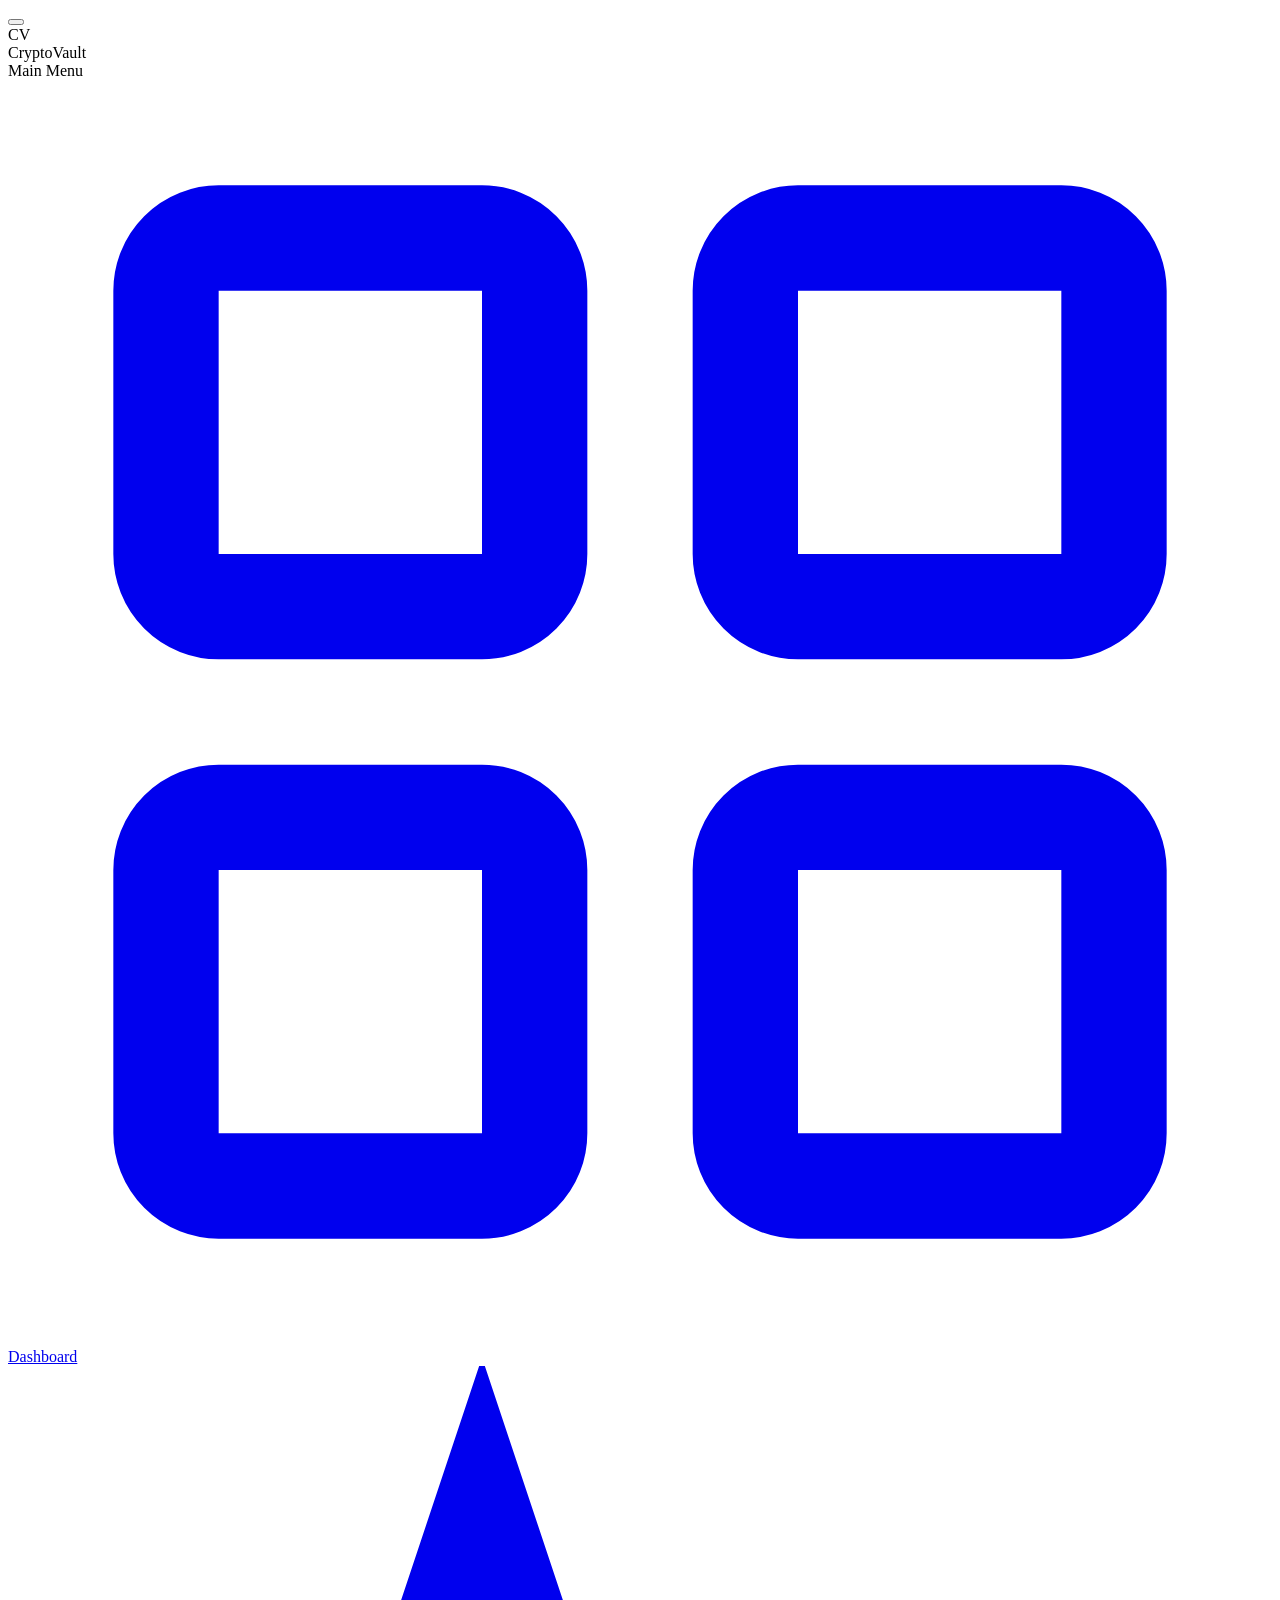
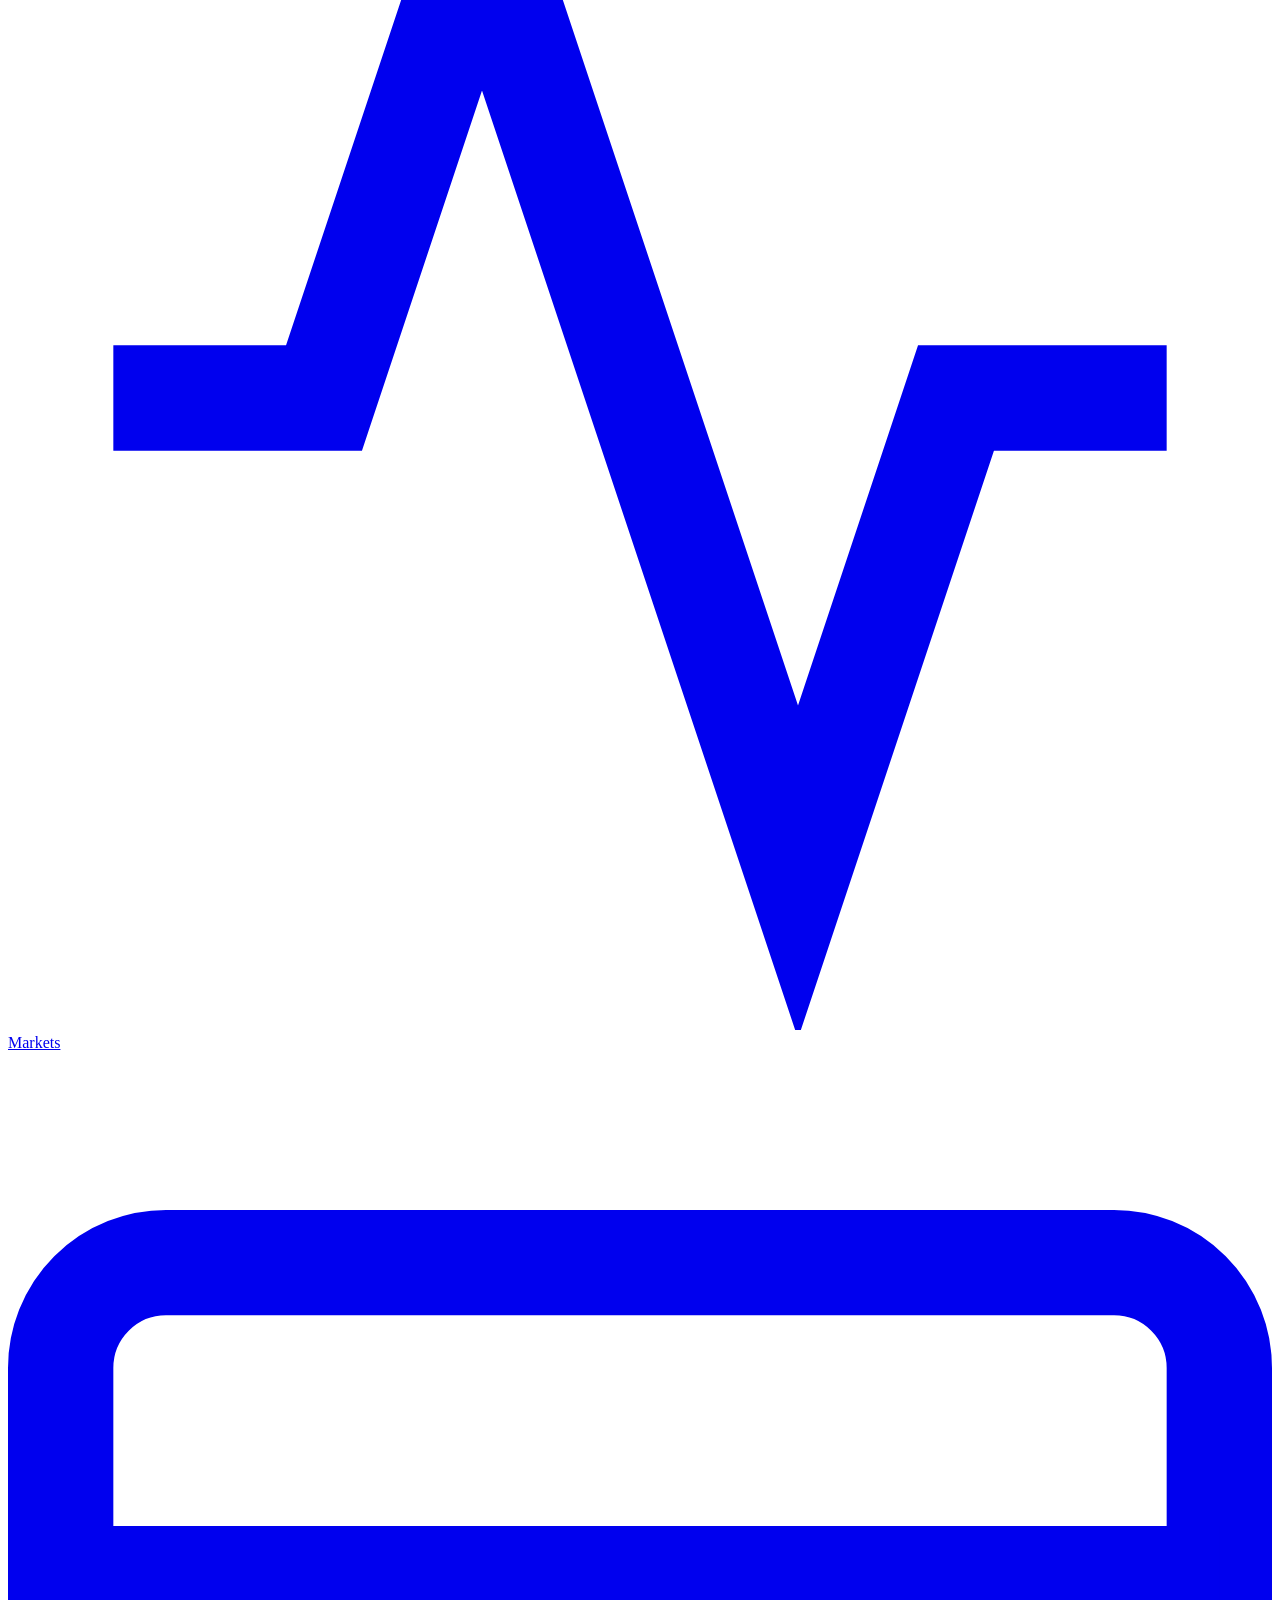
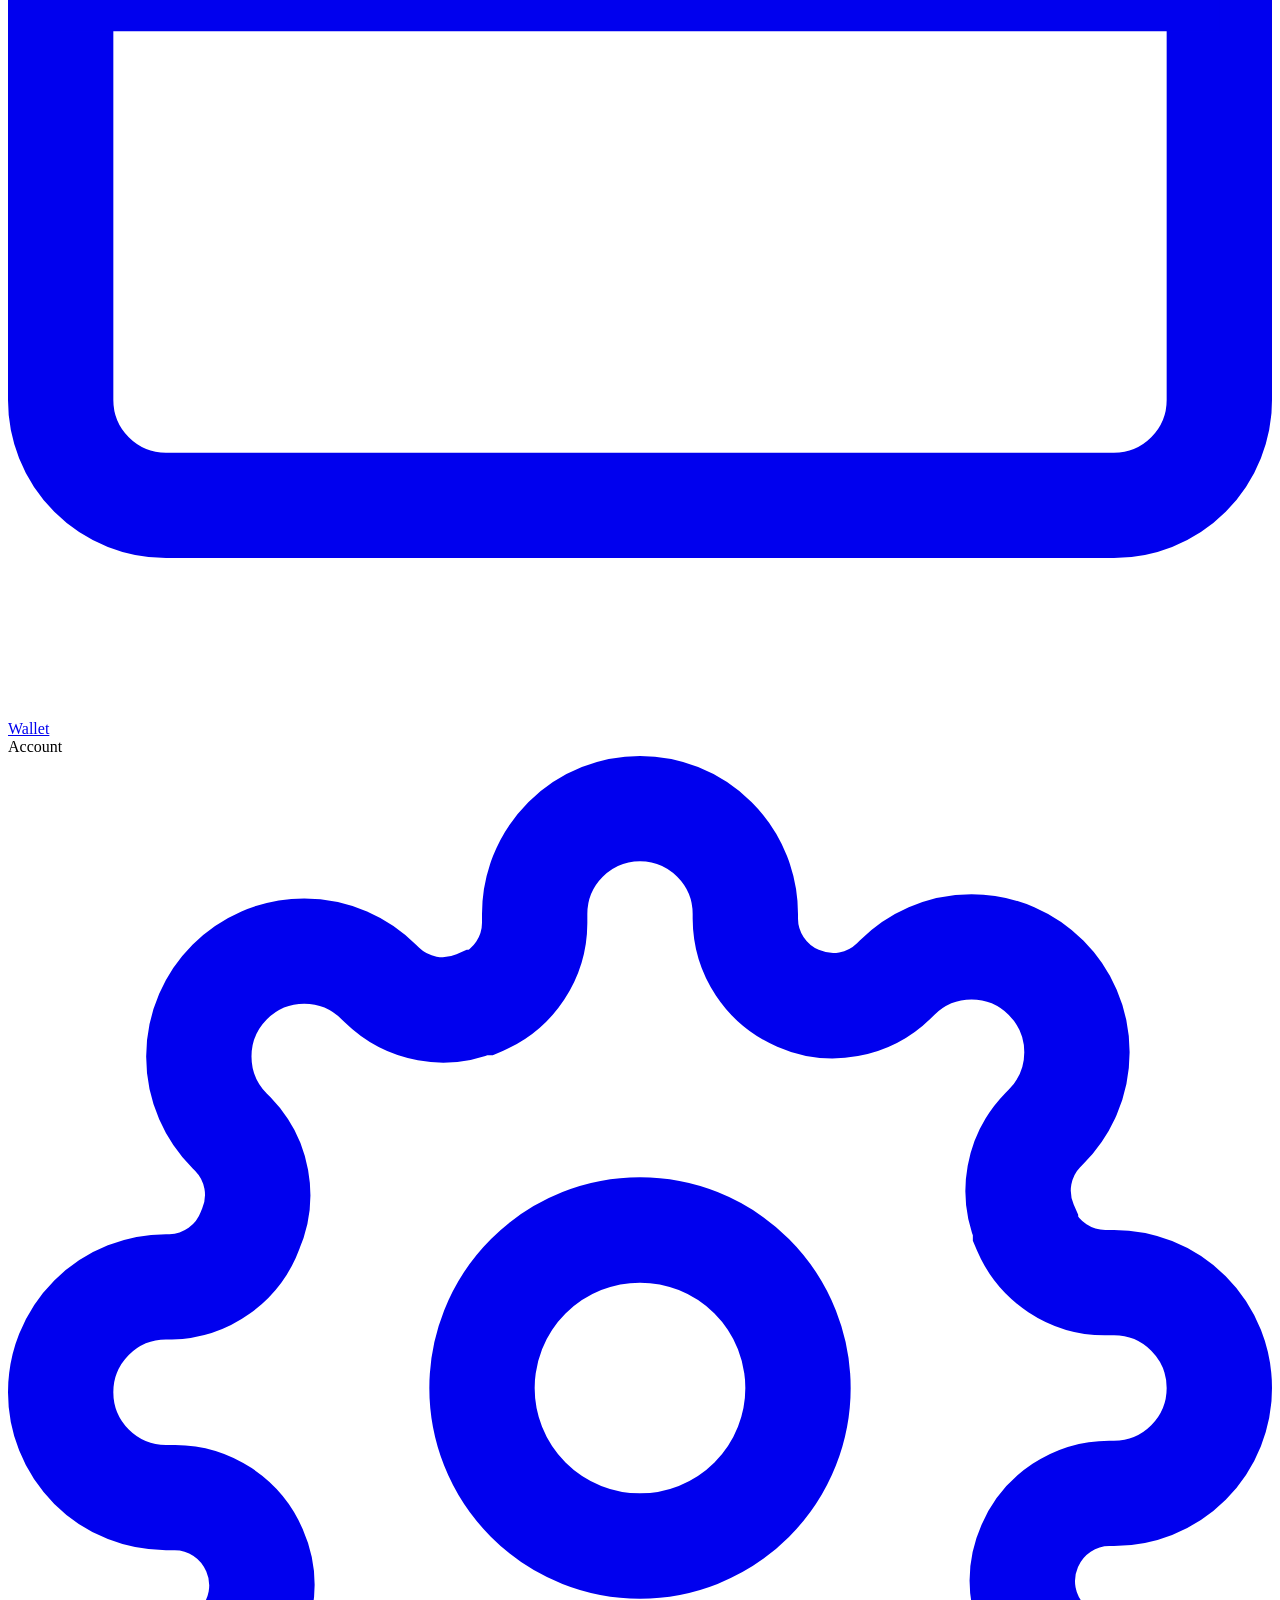
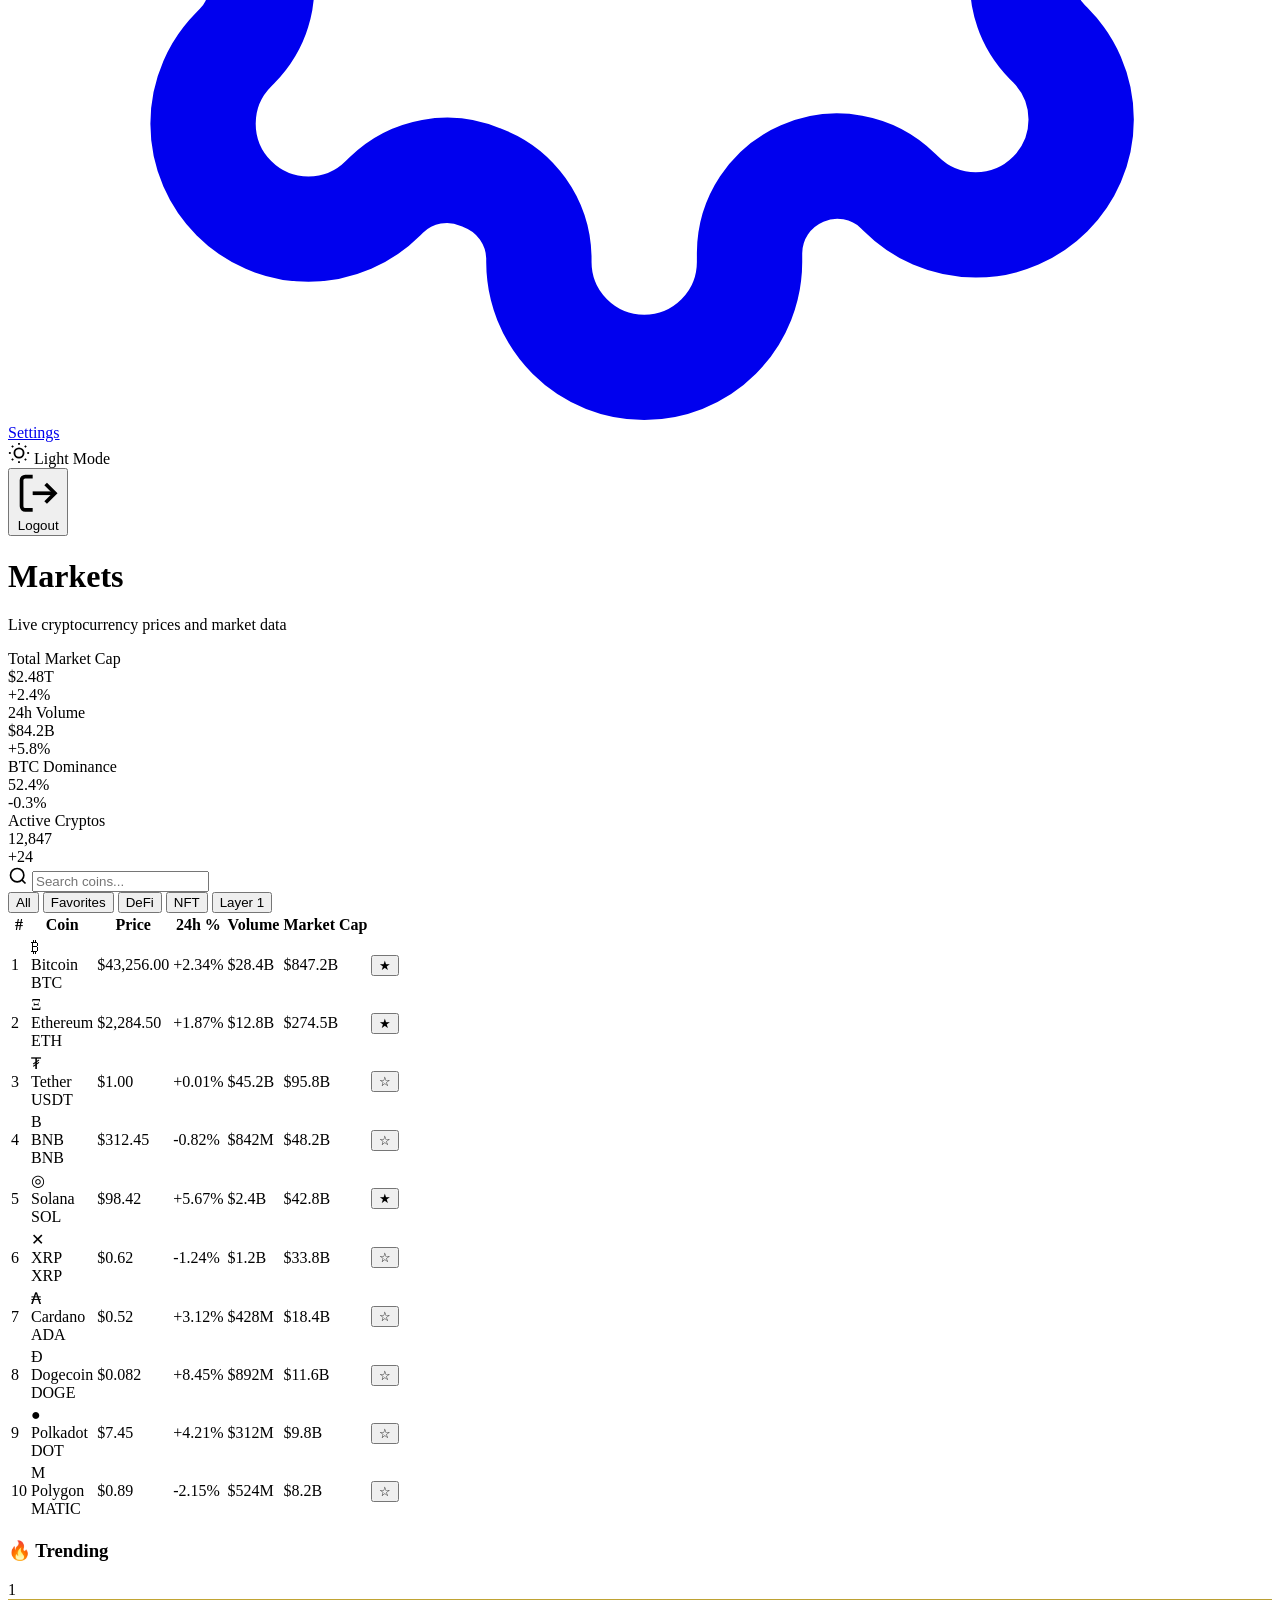
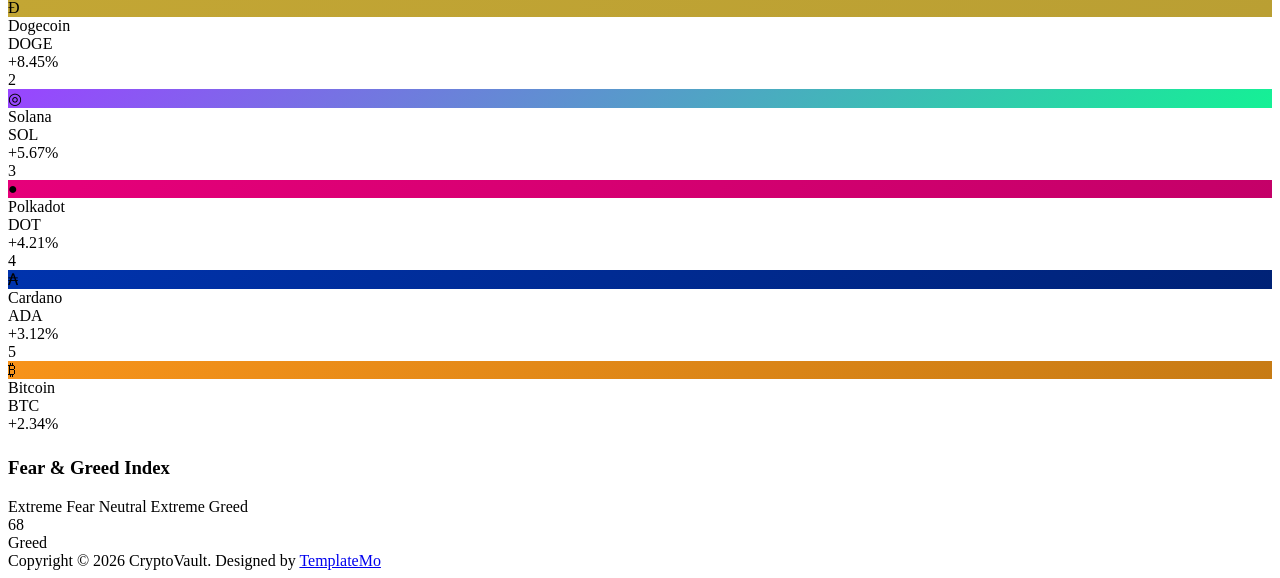
==== markets.html @ d11ffdc4 "Add files via upload" ====
<!DOCTYPE html>
<html lang="en" data-theme="dark">
<head>
    <meta charset="UTF-8">
    <meta name="viewport" content="width=device-width, initial-scale=1.0">
    <title>Markets - CryptoVault</title>
    <script>
        // Load theme immediately to prevent flash
        (function() {
            const savedTheme = localStorage.getItem('theme') || 'dark';
            document.documentElement.setAttribute('data-theme', savedTheme);
        })();
    </script>
    <link rel="preconnect" href="https://fonts.googleapis.com">
    <link rel="preconnect" href="https://fonts.gstatic.com" crossorigin>
    <link href="https://fonts.googleapis.com/css2?family=Instrument+Sans:wght@400;500;600;700&display=swap" rel="stylesheet">
    <link rel="stylesheet" href="css/templatemo-crypto-style.css">
    <link rel="stylesheet" href="css/templatemo-crypto-pages.css">
    <!--

TemplateMo 609 Crypto Vault

https://templatemo.com/tm-609-crypto-vault

-->
</head>
<body>
    <button class="mobile-menu-toggle" id="mobileMenuToggle">
        <div class="hamburger">
            <span></span>
            <span></span>
            <span></span>
        </div>
    </button>

    <div class="sidebar-overlay" id="sidebarOverlay"></div>

    <div class="dashboard">
        <aside class="sidebar" id="sidebar">
            <div class="logo">
                <div class="logo-icon">CV</div>
                <span class="logo-text">CryptoVault</span>
            </div>

            <nav class="nav-section">
                <div class="nav-label">Main Menu</div>
                <a href="index.html" class="nav-item">
                    <svg class="nav-icon" viewBox="0 0 24 24" fill="none" stroke="currentColor" stroke-width="2">
                        <rect x="3" y="3" width="7" height="7" rx="1"/>
                        <rect x="14" y="3" width="7" height="7" rx="1"/>
                        <rect x="3" y="14" width="7" height="7" rx="1"/>
                        <rect x="14" y="14" width="7" height="7" rx="1"/>
                    </svg>
                    Dashboard
                </a>
                <a href="markets.html" class="nav-item active">
                    <svg class="nav-icon" viewBox="0 0 24 24" fill="none" stroke="currentColor" stroke-width="2">
                        <polyline points="22 12 18 12 15 21 9 3 6 12 2 12"/>
                    </svg>
                    Markets
                </a>
                <a href="wallet.html" class="nav-item">
                    <svg class="nav-icon" viewBox="0 0 24 24" fill="none" stroke="currentColor" stroke-width="2">
                        <rect x="1" y="4" width="22" height="16" rx="2" ry="2"/>
                        <line x1="1" y1="10" x2="23" y2="10"/>
                    </svg>
                    Wallet
                </a>
            </nav>

            <nav class="nav-section">
                <div class="nav-label">Account</div>
                <a href="settings.html" class="nav-item">
                    <svg class="nav-icon" viewBox="0 0 24 24" fill="none" stroke="currentColor" stroke-width="2">
                        <circle cx="12" cy="12" r="3"/>
                        <path d="M19.4 15a1.65 1.65 0 00.33 1.82l.06.06a2 2 0 010 2.83 2 2 0 01-2.83 0l-.06-.06a1.65 1.65 0 00-1.82-.33 1.65 1.65 0 00-1 1.51V21a2 2 0 01-2 2 2 2 0 01-2-2v-.09A1.65 1.65 0 009 19.4a1.65 1.65 0 00-1.82.33l-.06.06a2 2 0 01-2.83 0 2 2 0 010-2.83l.06-.06a1.65 1.65 0 00.33-1.82 1.65 1.65 0 00-1.51-1H3a2 2 0 01-2-2 2 2 0 012-2h.09A1.65 1.65 0 004.6 9a1.65 1.65 0 00-.33-1.82l-.06-.06a2 2 0 010-2.83 2 2 0 012.83 0l.06.06a1.65 1.65 0 001.82.33H9a1.65 1.65 0 001-1.51V3a2 2 0 012-2 2 2 0 012 2v.09a1.65 1.65 0 001 1.51 1.65 1.65 0 001.82-.33l.06-.06a2 2 0 012.83 0 2 2 0 010 2.83l-.06.06a1.65 1.65 0 00-.33 1.82V9a1.65 1.65 0 001.51 1H21a2 2 0 012 2 2 2 0 01-2 2h-.09a1.65 1.65 0 00-1.51 1z"/>
                    </svg>
                    Settings
                </a>
            </nav>

            <div class="sidebar-footer">
                <div class="theme-toggle">
                    <div class="theme-toggle-label">
                        <svg width="22" height="22" viewBox="0 0 24 24" fill="none" stroke="currentColor" stroke-width="2">
                            <circle cx="12" cy="12" r="5"/>
                            <line x1="12" y1="1" x2="12" y2="3"/>
                            <line x1="12" y1="21" x2="12" y2="23"/>
                            <line x1="4.22" y1="4.22" x2="5.64" y2="5.64"/>
                            <line x1="18.36" y1="18.36" x2="19.78" y2="19.78"/>
                            <line x1="1" y1="12" x2="3" y2="12"/>
                            <line x1="21" y1="12" x2="23" y2="12"/>
                            <line x1="4.22" y1="19.78" x2="5.64" y2="18.36"/>
                            <line x1="18.36" y1="5.64" x2="19.78" y2="4.22"/>
                        </svg>
                        Light Mode
                    </div>
                    <div class="theme-switch" id="themeSwitch"></div>
                </div>
                <button class="logout-btn" onclick="window.location.href='login.html'">
                    <svg viewBox="0 0 24 24" fill="none" stroke="currentColor" stroke-width="2">
                        <path d="M9 21H5a2 2 0 01-2-2V5a2 2 0 012-2h4"/>
                        <polyline points="16 17 21 12 16 7"/>
                        <line x1="21" y1="12" x2="9" y2="12"/>
                    </svg>
                    Logout
                </button>
            </div>
        </aside>

        <main class="main-content">
            <div class="page-header">
                <h1>Markets</h1>
                <p>Live cryptocurrency prices and market data</p>
            </div>

            <!-- Market Stats -->
            <div class="market-stats">
                <div class="market-stat">
                    <div class="market-stat-label">Total Market Cap</div>
                    <div class="market-stat-value">$2.48T</div>
                    <div class="market-stat-change positive">+2.4%</div>
                </div>
                <div class="market-stat">
                    <div class="market-stat-label">24h Volume</div>
                    <div class="market-stat-value">$84.2B</div>
                    <div class="market-stat-change positive">+5.8%</div>
                </div>
                <div class="market-stat">
                    <div class="market-stat-label">BTC Dominance</div>
                    <div class="market-stat-value">52.4%</div>
                    <div class="market-stat-change negative">-0.3%</div>
                </div>
                <div class="market-stat">
                    <div class="market-stat-label">Active Cryptos</div>
                    <div class="market-stat-value">12,847</div>
                    <div class="market-stat-change positive">+24</div>
                </div>
            </div>

            <!-- Search and Filters -->
            <div class="search-filters">
                <div class="search-box">
                    <svg width="20" height="20" viewBox="0 0 24 24" fill="none" stroke="currentColor" stroke-width="2">
                        <circle cx="11" cy="11" r="8"/>
                        <line x1="21" y1="21" x2="16.65" y2="16.65"/>
                    </svg>
                    <input type="text" placeholder="Search coins..." id="searchInput">
                </div>
                <div class="filter-tabs">
                    <button class="filter-tab active">All</button>
                    <button class="filter-tab">Favorites</button>
                    <button class="filter-tab">DeFi</button>
                    <button class="filter-tab">NFT</button>
                    <button class="filter-tab">Layer 1</button>
                </div>
            </div>

            <!-- Content Grid -->
            <div class="content-grid">
                <!-- Market Table -->
                <div class="card">
                    <table class="market-table">
                        <thead>
                            <tr>
                                <th>#</th>
                                <th>Coin</th>
                                <th class="text-right">Price</th>
                                <th class="text-right">24h %</th>
                                <th class="text-right">Volume</th>
                                <th class="text-right">Market Cap</th>
                                <th></th>
                            </tr>
                        </thead>
                        <tbody>
                            <tr>
                                <td><span class="coin-rank">1</span></td>
                                <td>
                                    <div class="coin-cell">
                                        <div class="coin-icon btc">₿</div>
                                        <div>
                                            <div class="coin-name">Bitcoin</div>
                                            <div class="coin-symbol">BTC</div>
                                        </div>
                                    </div>
                                </td>
                                <td class="price-cell">$43,256.00</td>
                                <td class="change-cell positive">+2.34%</td>
                                <td class="volume-cell">$28.4B</td>
                                <td class="mcap-cell">$847.2B</td>
                                <td><button class="star-btn active">★</button></td>
                            </tr>
                            <tr>
                                <td><span class="coin-rank">2</span></td>
                                <td>
                                    <div class="coin-cell">
                                        <div class="coin-icon eth">Ξ</div>
                                        <div>
                                            <div class="coin-name">Ethereum</div>
                                            <div class="coin-symbol">ETH</div>
                                        </div>
                                    </div>
                                </td>
                                <td class="price-cell">$2,284.50</td>
                                <td class="change-cell positive">+1.87%</td>
                                <td class="volume-cell">$12.8B</td>
                                <td class="mcap-cell">$274.5B</td>
                                <td><button class="star-btn active">★</button></td>
                            </tr>
                            <tr>
                                <td><span class="coin-rank">3</span></td>
                                <td>
                                    <div class="coin-cell">
                                        <div class="coin-icon usdt">₮</div>
                                        <div>
                                            <div class="coin-name">Tether</div>
                                            <div class="coin-symbol">USDT</div>
                                        </div>
                                    </div>
                                </td>
                                <td class="price-cell">$1.00</td>
                                <td class="change-cell positive">+0.01%</td>
                                <td class="volume-cell">$45.2B</td>
                                <td class="mcap-cell">$95.8B</td>
                                <td><button class="star-btn">☆</button></td>
                            </tr>
                            <tr>
                                <td><span class="coin-rank">4</span></td>
                                <td>
                                    <div class="coin-cell">
                                        <div class="coin-icon bnb">B</div>
                                        <div>
                                            <div class="coin-name">BNB</div>
                                            <div class="coin-symbol">BNB</div>
                                        </div>
                                    </div>
                                </td>
                                <td class="price-cell">$312.45</td>
                                <td class="change-cell negative">-0.82%</td>
                                <td class="volume-cell">$842M</td>
                                <td class="mcap-cell">$48.2B</td>
                                <td><button class="star-btn">☆</button></td>
                            </tr>
                            <tr>
                                <td><span class="coin-rank">5</span></td>
                                <td>
                                    <div class="coin-cell">
                                        <div class="coin-icon sol">◎</div>
                                        <div>
                                            <div class="coin-name">Solana</div>
                                            <div class="coin-symbol">SOL</div>
                                        </div>
                                    </div>
                                </td>
                                <td class="price-cell">$98.42</td>
                                <td class="change-cell positive">+5.67%</td>
                                <td class="volume-cell">$2.4B</td>
                                <td class="mcap-cell">$42.8B</td>
                                <td><button class="star-btn active">★</button></td>
                            </tr>
                            <tr>
                                <td><span class="coin-rank">6</span></td>
                                <td>
                                    <div class="coin-cell">
                                        <div class="coin-icon xrp">✕</div>
                                        <div>
                                            <div class="coin-name">XRP</div>
                                            <div class="coin-symbol">XRP</div>
                                        </div>
                                    </div>
                                </td>
                                <td class="price-cell">$0.62</td>
                                <td class="change-cell negative">-1.24%</td>
                                <td class="volume-cell">$1.2B</td>
                                <td class="mcap-cell">$33.8B</td>
                                <td><button class="star-btn">☆</button></td>
                            </tr>
                            <tr>
                                <td><span class="coin-rank">7</span></td>
                                <td>
                                    <div class="coin-cell">
                                        <div class="coin-icon ada">₳</div>
                                        <div>
                                            <div class="coin-name">Cardano</div>
                                            <div class="coin-symbol">ADA</div>
                                        </div>
                                    </div>
                                </td>
                                <td class="price-cell">$0.52</td>
                                <td class="change-cell positive">+3.12%</td>
                                <td class="volume-cell">$428M</td>
                                <td class="mcap-cell">$18.4B</td>
                                <td><button class="star-btn">☆</button></td>
                            </tr>
                            <tr>
                                <td><span class="coin-rank">8</span></td>
                                <td>
                                    <div class="coin-cell">
                                        <div class="coin-icon doge">Ð</div>
                                        <div>
                                            <div class="coin-name">Dogecoin</div>
                                            <div class="coin-symbol">DOGE</div>
                                        </div>
                                    </div>
                                </td>
                                <td class="price-cell">$0.082</td>
                                <td class="change-cell positive">+8.45%</td>
                                <td class="volume-cell">$892M</td>
                                <td class="mcap-cell">$11.6B</td>
                                <td><button class="star-btn">☆</button></td>
                            </tr>
                            <tr>
                                <td><span class="coin-rank">9</span></td>
                                <td>
                                    <div class="coin-cell">
                                        <div class="coin-icon dot">●</div>
                                        <div>
                                            <div class="coin-name">Polkadot</div>
                                            <div class="coin-symbol">DOT</div>
                                        </div>
                                    </div>
                                </td>
                                <td class="price-cell">$7.45</td>
                                <td class="change-cell positive">+4.21%</td>
                                <td class="volume-cell">$312M</td>
                                <td class="mcap-cell">$9.8B</td>
                                <td><button class="star-btn">☆</button></td>
                            </tr>
                            <tr>
                                <td><span class="coin-rank">10</span></td>
                                <td>
                                    <div class="coin-cell">
                                        <div class="coin-icon matic">M</div>
                                        <div>
                                            <div class="coin-name">Polygon</div>
                                            <div class="coin-symbol">MATIC</div>
                                        </div>
                                    </div>
                                </td>
                                <td class="price-cell">$0.89</td>
                                <td class="change-cell negative">-2.15%</td>
                                <td class="volume-cell">$524M</td>
                                <td class="mcap-cell">$8.2B</td>
                                <td><button class="star-btn">☆</button></td>
                            </tr>
                        </tbody>
                    </table>
                </div>

                <!-- Right Column -->
                <div>
                    <!-- Trending -->
                    <div class="card" style="margin-bottom: 24px;">
                        <div class="card-header">
                            <h3 class="card-title">🔥 Trending</h3>
                        </div>
                        <div class="trending-list">
                            <div class="trending-item">
                                <div class="trending-rank">1</div>
                                <div class="trending-coin">
                                    <div class="trending-icon" style="background: linear-gradient(135deg, #c3a634, #ba9f33);">Ð</div>
                                    <div>
                                        <div class="trending-name">Dogecoin</div>
                                        <div class="trending-symbol">DOGE</div>
                                    </div>
                                </div>
                                <div class="trending-change positive">+8.45%</div>
                            </div>
                            <div class="trending-item">
                                <div class="trending-rank">2</div>
                                <div class="trending-coin">
                                    <div class="trending-icon" style="background: linear-gradient(135deg, #9945ff, #14f195);">◎</div>
                                    <div>
                                        <div class="trending-name">Solana</div>
                                        <div class="trending-symbol">SOL</div>
                                    </div>
                                </div>
                                <div class="trending-change positive">+5.67%</div>
                            </div>
                            <div class="trending-item">
                                <div class="trending-rank">3</div>
                                <div class="trending-coin">
                                    <div class="trending-icon" style="background: linear-gradient(135deg, #e6007a, #c40068);">●</div>
                                    <div>
                                        <div class="trending-name">Polkadot</div>
                                        <div class="trending-symbol">DOT</div>
                                    </div>
                                </div>
                                <div class="trending-change positive">+4.21%</div>
                            </div>
                            <div class="trending-item">
                                <div class="trending-rank">4</div>
                                <div class="trending-coin">
                                    <div class="trending-icon" style="background: linear-gradient(135deg, #0033ad, #002276);">₳</div>
                                    <div>
                                        <div class="trending-name">Cardano</div>
                                        <div class="trending-symbol">ADA</div>
                                    </div>
                                </div>
                                <div class="trending-change positive">+3.12%</div>
                            </div>
                            <div class="trending-item">
                                <div class="trending-rank">5</div>
                                <div class="trending-coin">
                                    <div class="trending-icon" style="background: linear-gradient(135deg, #f7931a, #c77b15);">₿</div>
                                    <div>
                                        <div class="trending-name">Bitcoin</div>
                                        <div class="trending-symbol">BTC</div>
                                    </div>
                                </div>
                                <div class="trending-change positive">+2.34%</div>
                            </div>
                        </div>
                    </div>

                    <!-- Fear & Greed Index -->
                    <div class="card">
                        <div class="card-header">
                            <h3 class="card-title">Fear & Greed Index</h3>
                        </div>
                        <div class="fear-greed">
                            <div class="fear-greed-meter">
                                <div class="fear-greed-indicator" style="left: 68%;"></div>
                            </div>
                            <div class="fear-greed-labels">
                                <span>Extreme Fear</span>
                                <span>Neutral</span>
                                <span>Extreme Greed</span>
                            </div>
                            <div class="fear-greed-value">
                                <div class="fear-greed-number">68</div>
                                <div class="fear-greed-label">Greed</div>
                            </div>
                        </div>
                    </div>
                </div>
            </div>

            <footer class="copyright">
                Copyright &copy; 2026 CryptoVault. Designed by <a href="https://templatemo.com" target="_blank" rel="nofollow">TemplateMo</a>
            </footer>
        </main>
    </div>

    <script src="js/templatemo-crypto-script.js"></script>
</body>
</html>
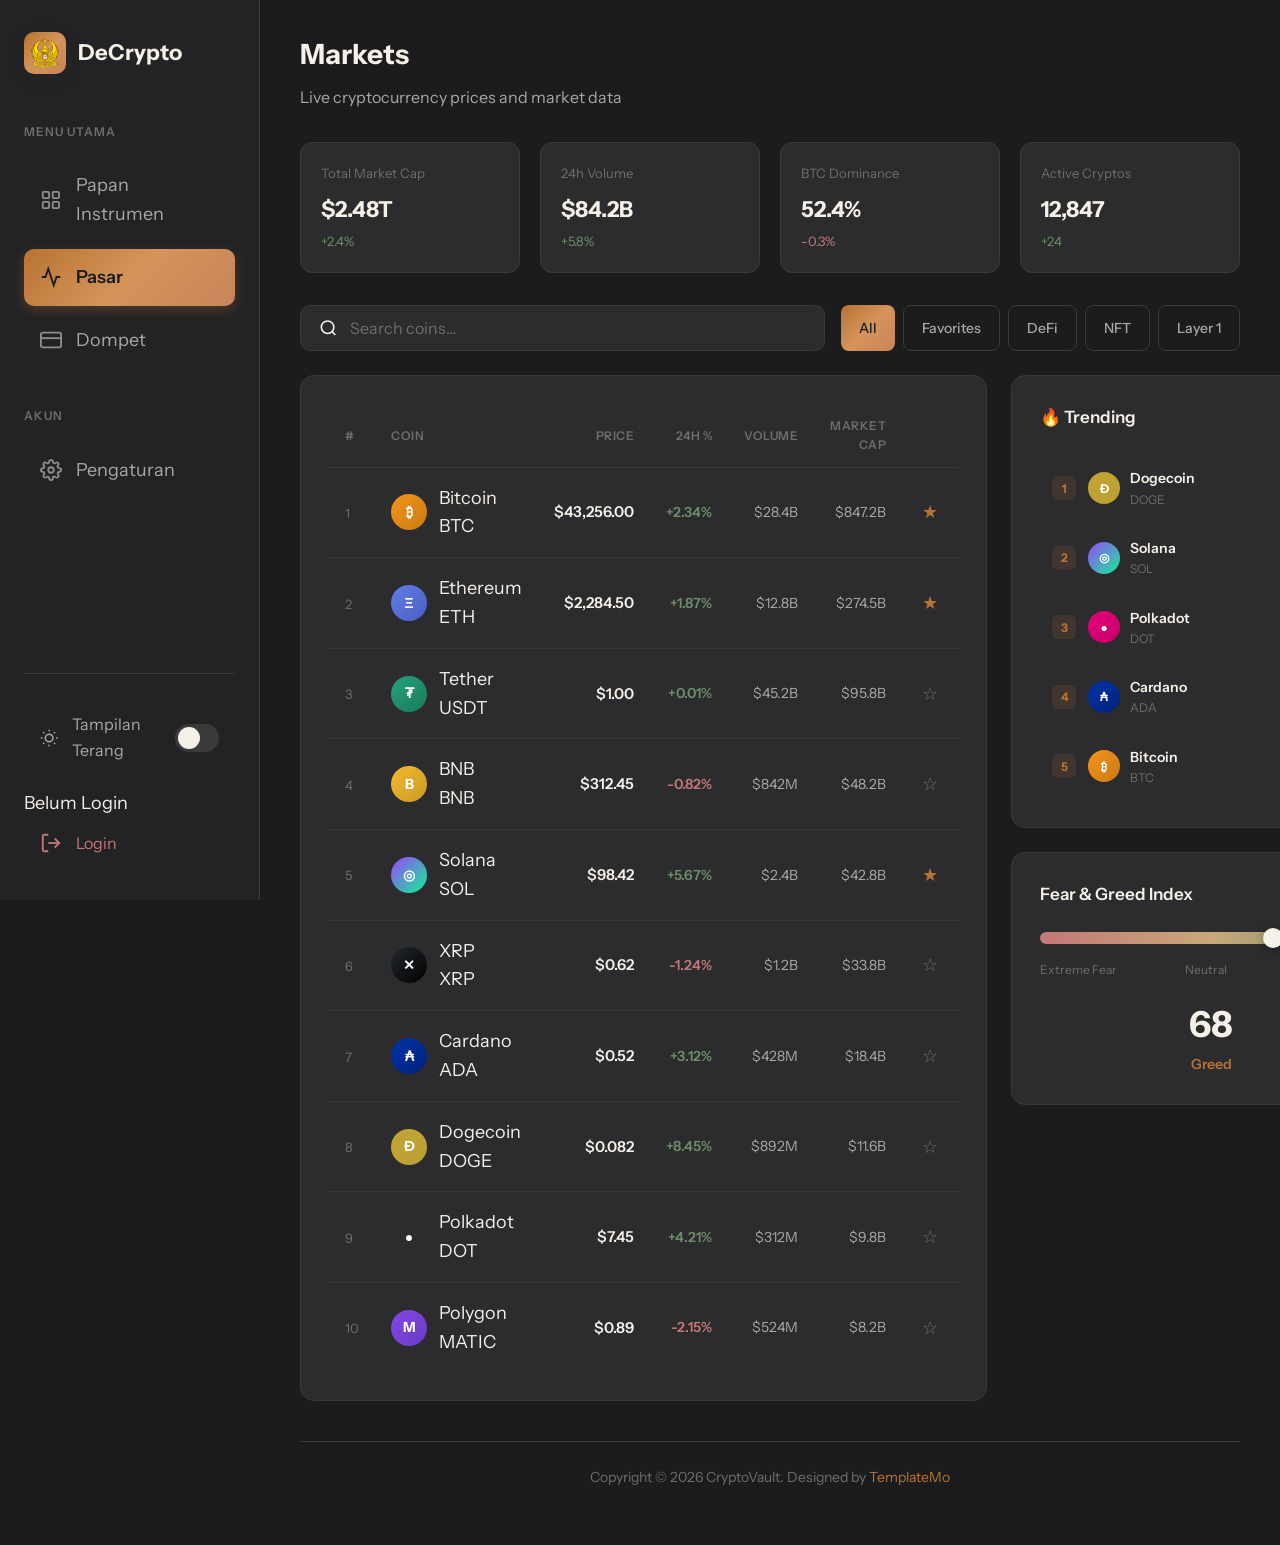
==== commit 9c1a1f07: "Update markets.html" ====
--- a/markets.html
+++ b/markets.html
@@ -38,12 +38,12 @@
     <div class="dashboard">
         <aside class="sidebar" id="sidebar">
             <div class="logo">
-                <div class="logo-icon">CV</div>
-                <span class="logo-text">CryptoVault</span>
+                <div class="logo-icon"><img src="img/Delyot.png" width="30" height="30"></div>
+                <span class="logo-text">DeCrypto</span>
             </div>
 
             <nav class="nav-section">
-                <div class="nav-label">Main Menu</div>
+                <div class="nav-label">MENU UTAMA</div>
                 <a href="index.html" class="nav-item">
                     <svg class="nav-icon" viewBox="0 0 24 24" fill="none" stroke="currentColor" stroke-width="2">
                         <rect x="3" y="3" width="7" height="7" rx="1"/>
@@ -51,31 +51,31 @@
                         <rect x="3" y="14" width="7" height="7" rx="1"/>
                         <rect x="14" y="14" width="7" height="7" rx="1"/>
                     </svg>
-                    Dashboard
+                    Papan Instrumen
                 </a>
                 <a href="markets.html" class="nav-item active">
                     <svg class="nav-icon" viewBox="0 0 24 24" fill="none" stroke="currentColor" stroke-width="2">
                         <polyline points="22 12 18 12 15 21 9 3 6 12 2 12"/>
                     </svg>
-                    Markets
+                    Pasar
                 </a>
                 <a href="wallet.html" class="nav-item">
                     <svg class="nav-icon" viewBox="0 0 24 24" fill="none" stroke="currentColor" stroke-width="2">
                         <rect x="1" y="4" width="22" height="16" rx="2" ry="2"/>
                         <line x1="1" y1="10" x2="23" y2="10"/>
                     </svg>
-                    Wallet
+                    Dompet
                 </a>
             </nav>
 
             <nav class="nav-section">
-                <div class="nav-label">Account</div>
+                <div class="nav-label">AKUN</div>
                 <a href="settings.html" class="nav-item">
                     <svg class="nav-icon" viewBox="0 0 24 24" fill="none" stroke="currentColor" stroke-width="2">
                         <circle cx="12" cy="12" r="3"/>
                         <path d="M19.4 15a1.65 1.65 0 00.33 1.82l.06.06a2 2 0 010 2.83 2 2 0 01-2.83 0l-.06-.06a1.65 1.65 0 00-1.82-.33 1.65 1.65 0 00-1 1.51V21a2 2 0 01-2 2 2 2 0 01-2-2v-.09A1.65 1.65 0 009 19.4a1.65 1.65 0 00-1.82.33l-.06.06a2 2 0 01-2.83 0 2 2 0 010-2.83l.06-.06a1.65 1.65 0 00.33-1.82 1.65 1.65 0 00-1.51-1H3a2 2 0 01-2-2 2 2 0 012-2h.09A1.65 1.65 0 004.6 9a1.65 1.65 0 00-.33-1.82l-.06-.06a2 2 0 010-2.83 2 2 0 012.83 0l.06.06a1.65 1.65 0 001.82.33H9a1.65 1.65 0 001-1.51V3a2 2 0 012-2 2 2 0 012 2v.09a1.65 1.65 0 001 1.51 1.65 1.65 0 001.82-.33l.06-.06a2 2 0 012.83 0 2 2 0 010 2.83l-.06.06a1.65 1.65 0 00-.33 1.82V9a1.65 1.65 0 001.51 1H21a2 2 0 012 2 2 2 0 01-2 2h-.09a1.65 1.65 0 00-1.51 1z"/>
                     </svg>
-                    Settings
+                    Pengaturan
                 </a>
             </nav>
 
@@ -93,18 +93,22 @@
                             <line x1="4.22" y1="19.78" x2="5.64" y2="18.36"/>
                             <line x1="18.36" y1="5.64" x2="19.78" y2="4.22"/>
                         </svg>
-                        Light Mode
+                        Tampilan Terang
                     </div>
                     <div class="theme-switch" id="themeSwitch"></div>
                 </div>
-                <button class="logout-btn" onclick="window.location.href='login.html'">
-                    <svg viewBox="0 0 24 24" fill="none" stroke="currentColor" stroke-width="2">
+                <p id="userInfo">Belum Login</p>
+                <div id="authArea">
+                    <button onclick="goLogin()" class="logout-btn">
+                
+                    <svg viewBox="0 0 24 24" fill="transparent" stroke="currentColor" stroke-width="2">
                         <path d="M9 21H5a2 2 0 01-2-2V5a2 2 0 012-2h4"/>
                         <polyline points="16 17 21 12 16 7"/>
                         <line x1="21" y1="12" x2="9" y2="12"/>
                     </svg>
-                    Logout
-                </button>
+                    Login
+                    </button>
+                </div>
             </div>
         </aside>
 
--- a/css/templatemo-crypto-style.css
+++ b/css/templatemo-crypto-style.css
@@ -0,0 +1,728 @@
+/*
+==========================================================================
+CryptoVault - Crypto Dashboard Template
+Template Name: CryptoVault
+Template URL: https://templatemo.com
+Description: A modern cryptocurrency dashboard template with dark/light mode
+Author: TemplateMo
+Version: 1.0
+==========================================================================
+
+TemplateMo 609 Crypto Vault
+
+https://templatemo.com/tm-609-crypto-vault
+
+*/
+
+/* ========================================
+   CSS Reset & Base
+======================================== */
+* {
+    margin: 0;
+    padding: 0;
+    box-sizing: border-box;
+}
+
+/* ========================================
+   CSS Variables - Dark Theme (Default)
+======================================== */
+:root, [data-theme="dark"] {
+    --bg-primary: #1c1c1e;
+    --bg-secondary: #232325;
+    --bg-card: #2c2c2e;
+    --bg-card-hover: #343436;
+    --accent-copper: #b87333;
+    --accent-copper-light: #c9845a;
+    --accent-gradient: linear-gradient(135deg, #b87333 0%, #d4945a 50%, #c9845a 100%);
+    --accent-gradient-hover: linear-gradient(135deg, #c9845a 0%, #daa57a 50%, #d4945a 100%);
+    --text-primary: #f5f0e8;
+    --text-secondary: #a8a8a8;
+    --text-muted: #6e6e6e;
+    --gain: #6b8e6b;
+    --loss: #c27878;
+    --border: #3a3a3c;
+    --shadow: rgba(0, 0, 0, 0.3);
+    --chart-grid: rgba(255, 255, 255, 0.05);
+    --overlay: rgba(0, 0, 0, 0.5);
+}
+
+/* ========================================
+   CSS Variables - Light Theme
+======================================== */
+[data-theme="light"] {
+    --bg-primary: #f5f5f7;
+    --bg-secondary: #ffffff;
+    --bg-card: #ffffff;
+    --bg-card-hover: #f0f0f2;
+    --accent-copper: #d4945a;
+    --accent-copper-light: #e8b88a;
+    --accent-gradient: linear-gradient(135deg, #d4945a 0%, #e8b88a 50%, #f0c89a 100%);
+    --accent-gradient-hover: linear-gradient(135deg, #e8b88a 0%, #f0c89a 50%, #f5d4a8 100%);
+    --text-primary: #1c1c1e;
+    --text-secondary: #6e6e6e;
+    --text-muted: #9a9a9a;
+    --gain: #5a9a5a;
+    --loss: #c76b6b;
+    --border: #e0e0e2;
+    --shadow: rgba(0, 0, 0, 0.08);
+    --chart-grid: rgba(0, 0, 0, 0.05);
+    --overlay: rgba(0, 0, 0, 0.5);
+}
+
+/* ========================================
+   Body & Typography
+======================================== */
+body {
+    font-family: 'Instrument Sans', -apple-system, BlinkMacSystemFont, sans-serif;
+    font-size: 18px;
+    line-height: 1.6;
+    background-color: var(--bg-primary);
+    color: var(--text-primary);
+    min-height: 100vh;
+    transition: background-color 0.3s ease, color 0.3s ease;
+}
+
+/* ========================================
+   Dashboard Layout
+======================================== */
+.dashboard {
+    display: grid;
+    grid-template-columns: 260px 1fr;
+    min-height: 100vh;
+}
+
+/* ========================================
+   Mobile Menu Toggle
+======================================== */
+.mobile-menu-toggle {
+    display: none;
+    position: fixed;
+    top: 20px;
+    left: 20px;
+    z-index: 1001;
+    width: 46px;
+    height: 46px;
+    background-color: var(--bg-card);
+    border: 1px solid var(--border);
+    border-radius: 10px;
+    cursor: pointer;
+    align-items: center;
+    justify-content: center;
+    transition: all 0.3s ease;
+}
+
+.mobile-menu-toggle:hover {
+    background-color: var(--bg-card-hover);
+}
+
+.hamburger {
+    display: flex;
+    flex-direction: column;
+    gap: 5px;
+}
+
+.hamburger span {
+    display: block;
+    width: 22px;
+    height: 2px;
+    background-color: var(--text-primary);
+    transition: all 0.3s ease;
+}
+
+.mobile-menu-toggle.active .hamburger span:nth-child(1) {
+    transform: rotate(45deg) translate(5px, 5px);
+}
+
+.mobile-menu-toggle.active .hamburger span:nth-child(2) {
+    opacity: 0;
+}
+
+.mobile-menu-toggle.active .hamburger span:nth-child(3) {
+    transform: rotate(-45deg) translate(5px, -5px);
+}
+
+.mobile-menu-toggle.active {
+    left: auto;
+    right: 20px;
+}
+
+/* ========================================
+   Sidebar Overlay
+======================================== */
+.sidebar-overlay {
+    position: fixed;
+    inset: 0;
+    background-color: var(--overlay);
+    z-index: 999;
+    opacity: 0;
+    pointer-events: none;
+    transition: opacity 0.3s ease;
+}
+
+.sidebar-overlay.active {
+    opacity: 1;
+    pointer-events: auto;
+}
+
+/* ========================================
+   Sidebar
+======================================== */
+.sidebar {
+    background-color: var(--bg-secondary);
+    padding: 32px 24px;
+    border-right: 1px solid var(--border);
+    display: flex;
+    flex-direction: column;
+    transition: transform 0.3s ease, background-color 0.3s ease;
+    z-index: 1000;
+    height: 100vh;
+    position: sticky;
+    top: 0;
+    overflow-y: auto;
+    overflow-x: hidden;
+}
+
+/* Sidebar Scrollbar */
+.sidebar::-webkit-scrollbar {
+    width: 6px;
+}
+
+.sidebar::-webkit-scrollbar-track {
+    background: transparent;
+    margin: 10px 0;
+}
+
+.sidebar::-webkit-scrollbar-thumb {
+    background: linear-gradient(180deg, var(--accent-copper), var(--accent-copper-light));
+    border-radius: 10px;
+}
+
+.sidebar::-webkit-scrollbar-thumb:hover {
+    background: linear-gradient(180deg, var(--accent-copper-light), var(--accent-copper));
+}
+
+.sidebar {
+    scrollbar-width: thin;
+    scrollbar-color: var(--accent-copper) transparent;
+}
+
+/* ========================================
+   Logo
+======================================== */
+.logo {
+    display: flex;
+    align-items: center;
+    gap: 12px;
+    margin-bottom: 48px;
+}
+
+.logo-icon {
+    width: 42px;
+    height: 42px;
+    background: var(--accent-gradient);
+    border-radius: 10px;
+    display: flex;
+    align-items: center;
+    justify-content: center;
+    font-weight: 700;
+    font-size: 20px;
+    color: #1c1c1e;
+    box-shadow: 0 4px 12px rgba(37, 37, 39, 1.0);
+}
+
+.logo-text {
+    font-size: 22px;
+    font-weight: 700;
+    color: var(--text-primary);
+}
+
+/* ========================================
+   Navigation
+======================================== */
+.nav-section {
+    margin-bottom: 32px;
+}
+
+.nav-label {
+    font-size: 12px;
+    font-weight: 600;
+    color: var(--text-muted);
+    text-transform: uppercase;
+    letter-spacing: 1px;
+    margin-bottom: 16px;
+}
+
+.nav-item {
+    display: flex;
+    align-items: center;
+    gap: 14px;
+    padding: 14px 16px;
+    border-radius: 10px;
+    color: var(--text-secondary);
+    text-decoration: none;
+    margin-bottom: 6px;
+    transition: all 0.2s ease;
+}
+
+.nav-item:hover {
+    background-color: var(--bg-card);
+    color: var(--text-primary);
+}
+
+.nav-item.active {
+    background: var(--accent-gradient);
+    color: #1c1c1e;
+    font-weight: 600;
+    box-shadow: 0 4px 12px rgba(184, 115, 51, 0.3);
+}
+
+.nav-item.active:hover {
+    background: var(--accent-gradient-hover);
+}
+
+.nav-icon {
+    width: 22px;
+    height: 22px;
+    opacity: 0.8;
+}
+
+.nav-item.active .nav-icon {
+    opacity: 1;
+}
+
+/* ========================================
+   Sidebar Footer
+======================================== */
+.sidebar-footer {
+    margin-top: auto;
+    padding-top: 24px;
+    border-top: 1px solid var(--border);
+    background-color: var(--bg-secondary);
+}
+
+.theme-toggle {
+    display: flex;
+    align-items: center;
+    justify-content: space-between;
+    padding: 14px 16px;
+    margin-bottom: 12px;
+}
+
+.theme-toggle-label {
+    display: flex;
+    align-items: center;
+    gap: 14px;
+    color: var(--text-secondary);
+    font-size: 16px;
+}
+
+.theme-switch {
+    position: relative;
+    width: 52px;
+    height: 28px;
+    background-color: var(--border);
+    border-radius: 14px;
+    cursor: pointer;
+    transition: background-color 0.3s ease;
+}
+
+.theme-switch::after {
+    content: '';
+    position: absolute;
+    top: 3px;
+    left: 3px;
+    width: 22px;
+    height: 22px;
+    background-color: var(--text-primary);
+    border-radius: 50%;
+    transition: transform 0.3s ease, background-color 0.3s ease;
+}
+
+[data-theme="light"] .theme-switch {
+    background: var(--accent-gradient);
+}
+
+[data-theme="light"] .theme-switch::after {
+    transform: translateX(24px);
+    background-color: #ffffff;
+}
+
+.logout-btn {
+    display: flex;
+    align-items: center;
+    gap: 14px;
+    padding: 14px 16px;
+    border-radius: 10px;
+    color: var(--loss);
+    text-decoration: none;
+    width: 100%;
+    background: none;
+    border: none;
+    font-family: inherit;
+    font-size: 16px;
+    cursor: pointer;
+    transition: all 0.2s ease;
+}
+
+.logout-btn:hover {
+    background-color: rgba(194, 120, 120, 0.15);
+}
+
+.logout-btn svg {
+    width: 22px;
+    height: 22px;
+}
+
+/* ========================================
+   Main Content
+======================================== */
+.main-content {
+    padding: 32px 40px;
+    overflow-y: auto;
+    transition: background-color 0.3s ease;
+}
+
+.main-content::-webkit-scrollbar {
+    width: 8px;
+}
+
+.main-content::-webkit-scrollbar-track {
+    background: var(--bg-primary);
+}
+
+.main-content::-webkit-scrollbar-thumb {
+    background: linear-gradient(180deg, var(--accent-copper), var(--accent-copper-light));
+    border-radius: 10px;
+}
+
+.main-content {
+    scrollbar-width: thin;
+    scrollbar-color: var(--accent-copper) var(--bg-primary);
+}
+
+/* ========================================
+   Page Header
+======================================== */
+.page-header {
+    margin-bottom: 32px;
+}
+
+.page-header h1 {
+    font-size: 28px;
+    font-weight: 700;
+    margin-bottom: 8px;
+}
+
+.page-header p {
+    color: var(--text-secondary);
+    font-size: 16px;
+}
+
+/* ========================================
+   Cards
+======================================== */
+.card {
+    background-color: var(--bg-card);
+    border-radius: 14px;
+    padding: 28px;
+    border: 1px solid var(--border);
+    transition: all 0.3s ease;
+}
+
+.card-header {
+    display: flex;
+    justify-content: space-between;
+    align-items: center;
+    margin-bottom: 24px;
+}
+
+.card-title {
+    font-size: 17px;
+    font-weight: 600;
+    color: var(--text-primary);
+}
+
+.card-description {
+    font-size: 14px;
+    color: var(--text-secondary);
+}
+
+/* ========================================
+   Buttons
+======================================== */
+.btn {
+    padding: 14px 28px;
+    border-radius: 10px;
+    font-size: 16px;
+    font-weight: 600;
+    font-family: inherit;
+    cursor: pointer;
+    transition: all 0.2s ease;
+    border: 1px solid var(--border);
+    background-color: transparent;
+    color: var(--text-primary);
+}
+
+.btn:hover {
+    background-color: var(--bg-card-hover);
+}
+
+.btn.primary {
+    background: var(--accent-gradient);
+    border: none;
+    color: #1c1c1e;
+}
+
+.btn.primary:hover {
+    background: var(--accent-gradient-hover);
+    transform: translateY(-2px);
+}
+
+.btn.danger {
+    color: var(--loss);
+    border-color: var(--loss);
+}
+
+.btn.danger:hover {
+    background-color: rgba(194, 120, 120, 0.15);
+}
+
+.btn-group {
+    display: flex;
+    gap: 16px;
+    margin-top: 24px;
+}
+
+/* ========================================
+   Form Elements
+======================================== */
+.form-grid {
+    display: grid;
+    grid-template-columns: repeat(2, 1fr);
+    gap: 24px;
+}
+
+.form-group {
+    margin-bottom: 24px;
+}
+
+.form-group.full-width {
+    grid-column: span 2;
+}
+
+.form-label {
+    display: block;
+    font-size: 14px;
+    font-weight: 600;
+    color: var(--text-primary);
+    margin-bottom: 8px;
+}
+
+.form-input {
+    width: 100%;
+    padding: 14px 18px;
+    background-color: var(--bg-primary);
+    border: 1px solid var(--border);
+    border-radius: 10px;
+    font-size: 16px;
+    font-family: inherit;
+    color: var(--text-primary);
+    transition: all 0.2s ease;
+}
+
+.form-input:focus {
+    outline: none;
+    border-color: var(--accent-copper);
+}
+
+.form-input::placeholder {
+    color: var(--text-muted);
+}
+
+.form-select {
+    width: 100%;
+    padding: 14px 18px;
+    background-color: var(--bg-primary);
+    border: 1px solid var(--border);
+    border-radius: 10px;
+    font-size: 16px;
+    font-family: inherit;
+    color: var(--text-primary);
+    cursor: pointer;
+    appearance: none;
+    background-image: url("data:image/svg+xml,%3Csvg xmlns='http://www.w3.org/2000/svg' width='24' height='24' viewBox='0 0 24 24' fill='none' stroke='%236e6e6e' stroke-width='2'%3E%3Cpolyline points='6 9 12 15 18 9'%3E%3C/polyline%3E%3C/svg%3E");
+    background-repeat: no-repeat;
+    background-position: right 16px center;
+}
+
+.form-select:focus {
+    outline: none;
+    border-color: var(--accent-copper);
+}
+
+/* ========================================
+   Toggle Switches
+======================================== */
+.toggle-item {
+    display: flex;
+    align-items: center;
+    justify-content: space-between;
+    padding: 16px 0;
+    border-bottom: 1px solid var(--border);
+}
+
+.toggle-item:last-child {
+    border-bottom: none;
+}
+
+.toggle-info {
+    flex: 1;
+}
+
+.toggle-title {
+    font-size: 16px;
+    font-weight: 600;
+    color: var(--text-primary);
+    margin-bottom: 4px;
+}
+
+.toggle-description {
+    font-size: 14px;
+    color: var(--text-secondary);
+}
+
+.toggle-switch {
+    position: relative;
+    width: 52px;
+    height: 28px;
+    background-color: var(--border);
+    border-radius: 14px;
+    cursor: pointer;
+    transition: background 0.3s ease;
+}
+
+.toggle-switch::after {
+    content: '';
+    position: absolute;
+    top: 3px;
+    left: 3px;
+    width: 22px;
+    height: 22px;
+    background-color: var(--text-primary);
+    border-radius: 50%;
+    transition: transform 0.3s ease;
+}
+
+.toggle-switch.active {
+    background: var(--accent-gradient);
+}
+
+.toggle-switch.active::after {
+    transform: translateX(24px);
+    background-color: #1c1c1e;
+}
+
+/* ========================================
+   Coin Icons
+======================================== */
+.coin-icon {
+    width: 36px;
+    height: 36px;
+    border-radius: 50%;
+    display: flex;
+    align-items: center;
+    justify-content: center;
+    font-weight: 700;
+    font-size: 14px;
+    color: #fff;
+}
+
+.coin-icon.btc { background: linear-gradient(135deg, #f7931a, #c77b15); }
+.coin-icon.eth { background: linear-gradient(135deg, #627eea, #4a5fc1); }
+.coin-icon.usdt { background: linear-gradient(135deg, #26a17b, #1a7a5c); }
+.coin-icon.bnb { background: linear-gradient(135deg, #f3ba2f, #c99a27); }
+.coin-icon.sol { background: linear-gradient(135deg, #9945ff, #14f195); }
+.coin-icon.xrp { background: linear-gradient(135deg, #23292f, #000000); }
+.coin-icon.ada { background: linear-gradient(135deg, #0033ad, #002276); }
+.coin-icon.doge { background: linear-gradient(135deg, #c3a634, #ba9f33); }
+.coin-icon.dot { background: linear-gradient(135deg); }
+.coin-icon.matic { background: linear-gradient(135deg, #8247e5, #6b3bc4); }
+
+/* ========================================
+   Copyright Footer
+======================================== */
+.copyright {
+    text-align: center;
+    padding: 24px 40px;
+    color: var(--text-muted);
+    font-size: 14px;
+    border-top: 1px solid var(--border);
+    margin-top: 40px;
+}
+
+.copyright a {
+    color: var(--accent-copper);
+    text-decoration: none;
+}
+
+.copyright a:hover {
+    color: var(--accent-copper-light);
+}
+
+/* ========================================
+   Responsive - Tablet
+======================================== */
+@media (max-width: 1024px) {
+    .mobile-menu-toggle {
+        display: flex;
+    }
+
+    .dashboard {
+        grid-template-columns: 1fr;
+    }
+
+    .sidebar {
+        position: fixed;
+        top: 0;
+        left: 0;
+        height: 100vh;
+        width: 280px;
+        transform: translateX(-100%);
+        box-shadow: 4px 0 24px var(--shadow);
+    }
+
+    .sidebar.active {
+        transform: translateX(0);
+    }
+
+    .main-content {
+        padding: 24px;
+        padding-top: 80px;
+    }
+
+    .form-grid {
+        grid-template-columns: 1fr;
+    }
+
+    .form-group.full-width {
+        grid-column: span 1;
+    }
+}
+
+/* ========================================
+   Responsive - Mobile
+======================================== */
+@media (max-width: 640px) {
+    .main-content {
+        padding: 16px;
+        padding-top: 80px;
+    }
+
+    .btn-group {
+        flex-direction: column;
+    }
+
+    .card {
+        padding: 20px;
+    }
+}
--- a/css/templatemo-crypto-pages.css
+++ b/css/templatemo-crypto-pages.css
@@ -0,0 +1,1127 @@
+/*
+==========================================================================
+CryptoVault - Pages Styles (Wallet, Markets, Settings)
+==========================================================================
+
+TemplateMo 609 Crypto Vault
+
+https://templatemo.com/tm-609-crypto-vault
+
+*/
+
+/* ========================================
+   Balance Cards (Wallet Page)
+======================================== */
+.balance-cards {
+    display: grid;
+    grid-template-columns: repeat(3, 1fr);
+    gap: 24px;
+    margin-bottom: 32px;
+}
+
+.balance-card {
+    background-color: var(--bg-card);
+    border-radius: 14px;
+    padding: 24px;
+    border: 1px solid var(--border);
+    transition: all 0.3s ease;
+}
+
+.balance-card:hover {
+    border-color: var(--accent-copper);
+    transform: translateY(-2px);
+    box-shadow: 0 8px 24px var(--shadow);
+}
+
+.balance-card.primary {
+    background: var(--accent-gradient);
+    border: none;
+}
+
+.balance-card.primary .balance-label,
+.balance-card.primary .balance-value,
+.balance-card.primary .balance-change {
+    color: #1c1c1e;
+}
+
+.balance-icon {
+    width: 48px;
+    height: 48px;
+    background-color: rgba(184, 115, 51, 0.15);
+    border-radius: 10px;
+    display: flex;
+    align-items: center;
+    justify-content: center;
+    margin-bottom: 16px;
+}
+
+.balance-card.primary .balance-icon {
+    background-color: rgba(28, 28, 30, 0.2);
+}
+
+.balance-label {
+    font-size: 14px;
+    color: var(--text-secondary);
+    margin-bottom: 8px;
+}
+
+.balance-value {
+    font-size: 28px;
+    font-weight: 700;
+    color: var(--text-primary);
+    margin-bottom: 8px;
+}
+
+.balance-change {
+    font-size: 14px;
+    color: var(--gain);
+}
+
+.balance-change.negative {
+    color: var(--loss);
+}
+
+/* ========================================
+   Action Buttons
+======================================== */
+.action-buttons {
+    display: flex;
+    gap: 16px;
+    margin-bottom: 32px;
+}
+
+.action-btn {
+    display: flex;
+    align-items: center;
+    gap: 10px;
+    padding: 14px 24px;
+    border-radius: 10px;
+    font-size: 16px;
+    font-weight: 600;
+    font-family: inherit;
+    cursor: pointer;
+    transition: all 0.2s ease;
+    border: 1px solid var(--border);
+    background-color: var(--bg-card);
+    color: var(--text-primary);
+}
+
+.action-btn:hover {
+    background-color: var(--bg-card-hover);
+    border-color: var(--accent-copper);
+}
+
+.action-btn.primary {
+    background: var(--accent-gradient);
+    border: none;
+    color: #1c1c1e;
+}
+
+.action-btn.primary:hover {
+    background: var(--accent-gradient-hover);
+    transform: translateY(-2px);
+}
+
+/* ========================================
+   Content Grid
+======================================== */
+.content-grid {
+    display: grid;
+    grid-template-columns: 1fr 400px;
+    gap: 24px;
+    margin-bottom: 32px;
+}
+
+/* ========================================
+   Wallet List
+======================================== */
+.wallet-list {
+    display: flex;
+    flex-direction: column;
+    gap: 16px;
+}
+
+.wallet-item {
+    display: flex;
+    align-items: center;
+    gap: 16px;
+    padding: 16px;
+    background-color: rgba(255, 255, 255, 0.03);
+    border-radius: 10px;
+    transition: all 0.2s ease;
+}
+
+.wallet-item:hover {
+    background-color: rgba(255, 255, 255, 0.06);
+}
+
+.wallet-icon {
+    width: 48px;
+    height: 48px;
+    border-radius: 50%;
+    display: flex;
+    align-items: center;
+    justify-content: center;
+    font-weight: 700;
+    font-size: 18px;
+    color: #fff;
+}
+
+.wallet-icon.btc { background: linear-gradient(135deg, #f7931a, #c77b15); }
+.wallet-icon.eth { background: linear-gradient(135deg, #627eea, #4a5fc1); }
+.wallet-icon.usdt { background: linear-gradient(135deg, #26a17b, #1a7a5c); }
+.wallet-icon.sol { background: linear-gradient(135deg, #9945ff, #14f195); }
+
+.wallet-info {
+    flex: 1;
+}
+
+.wallet-name {
+    font-size: 16px;
+    font-weight: 600;
+    color: var(--text-primary);
+    margin-bottom: 4px;
+}
+
+.wallet-address {
+    font-size: 13px;
+    color: var(--text-muted);
+    font-family: monospace;
+}
+
+.wallet-balance {
+    text-align: right;
+}
+
+.wallet-amount {
+    font-size: 16px;
+    font-weight: 600;
+    color: var(--text-primary);
+    margin-bottom: 4px;
+}
+
+.wallet-usd {
+    font-size: 14px;
+    color: var(--text-secondary);
+}
+
+.copy-btn {
+    padding: 8px;
+    background: none;
+    border: 1px solid var(--border);
+    border-radius: 6px;
+    cursor: pointer;
+    color: var(--text-secondary);
+    transition: all 0.2s ease;
+}
+
+.copy-btn:hover {
+    background-color: var(--bg-card-hover);
+    color: var(--accent-copper);
+    border-color: var(--accent-copper);
+}
+
+/* ========================================
+   QR Code Section
+======================================== */
+.qr-section {
+    text-align: center;
+    padding: 24px;
+}
+
+.qr-code {
+    width: 180px;
+    height: 180px;
+    background-color: #fff;
+    border-radius: 12px;
+    margin: 0 auto 20px;
+    display: flex;
+    align-items: center;
+    justify-content: center;
+    padding: 16px;
+}
+
+.qr-code svg {
+    width: 100%;
+    height: 100%;
+}
+
+.qr-address {
+    font-size: 13px;
+    color: var(--text-muted);
+    font-family: monospace;
+    word-break: break-all;
+    margin-bottom: 16px;
+    padding: 12px;
+    background-color: rgba(255, 255, 255, 0.03);
+    border-radius: 8px;
+}
+
+.qr-actions {
+    display: flex;
+    gap: 12px;
+    justify-content: center;
+}
+
+.qr-btn {
+    padding: 10px 20px;
+    border-radius: 8px;
+    font-size: 14px;
+    font-weight: 600;
+    font-family: inherit;
+    cursor: pointer;
+    transition: all 0.2s ease;
+    border: 1px solid var(--border);
+    background-color: transparent;
+    color: var(--text-primary);
+}
+
+.qr-btn:hover {
+    background-color: var(--bg-card-hover);
+}
+
+.qr-btn.primary {
+    background: var(--accent-gradient);
+    border: none;
+    color: #1c1c1e;
+}
+
+/* ========================================
+   Staking Section
+======================================== */
+.staking-grid {
+    display: grid;
+    grid-template-columns: repeat(2, 1fr);
+    gap: 16px;
+}
+
+.staking-card {
+    padding: 20px;
+    background-color: rgba(255, 255, 255, 0.03);
+    border-radius: 12px;
+    border: 1px solid var(--border);
+    transition: all 0.2s ease;
+}
+
+.staking-card:hover {
+    border-color: var(--accent-copper);
+}
+
+.staking-header {
+    display: flex;
+    align-items: center;
+    gap: 12px;
+    margin-bottom: 16px;
+}
+
+.staking-icon {
+    width: 40px;
+    height: 40px;
+    border-radius: 50%;
+    display: flex;
+    align-items: center;
+    justify-content: center;
+    font-weight: 700;
+    font-size: 14px;
+    color: #fff;
+}
+
+.staking-name {
+    font-size: 16px;
+    font-weight: 600;
+    color: var(--text-primary);
+}
+
+.staking-apy {
+    font-size: 13px;
+    color: var(--gain);
+}
+
+.staking-details {
+    display: flex;
+    justify-content: space-between;
+    margin-bottom: 12px;
+}
+
+.staking-label {
+    font-size: 13px;
+    color: var(--text-muted);
+}
+
+.staking-value {
+    font-size: 14px;
+    font-weight: 600;
+    color: var(--text-primary);
+}
+
+.staking-btn {
+    width: 100%;
+    padding: 10px;
+    border-radius: 8px;
+    font-size: 14px;
+    font-weight: 600;
+    font-family: inherit;
+    cursor: pointer;
+    transition: all 0.2s ease;
+    border: 1px solid var(--accent-copper);
+    background-color: transparent;
+    color: var(--accent-copper);
+}
+
+.staking-btn:hover {
+    background: var(--accent-gradient);
+    color: #1c1c1e;
+    border-color: transparent;
+}
+
+/* ========================================
+   Transaction History
+======================================== */
+.transaction-list {
+    display: flex;
+    flex-direction: column;
+}
+
+.transaction-item {
+    display: flex;
+    align-items: center;
+    gap: 16px;
+    padding: 16px 0;
+    border-bottom: 1px solid var(--border);
+}
+
+.transaction-item:last-child {
+    border-bottom: none;
+}
+
+.transaction-icon {
+    width: 44px;
+    height: 44px;
+    border-radius: 10px;
+    display: flex;
+    align-items: center;
+    justify-content: center;
+}
+
+.transaction-icon.deposit {
+    background-color: rgba(107, 142, 107, 0.2);
+}
+
+.transaction-icon.withdraw {
+    background-color: rgba(194, 120, 120, 0.2);
+}
+
+.transaction-icon.stake {
+    background-color: rgba(184, 115, 51, 0.2);
+}
+
+.transaction-info {
+    flex: 1;
+}
+
+.transaction-type {
+    font-size: 16px;
+    font-weight: 600;
+    color: var(--text-primary);
+    margin-bottom: 4px;
+}
+
+.transaction-date {
+    font-size: 13px;
+    color: var(--text-muted);
+}
+
+.transaction-amount {
+    text-align: right;
+}
+
+.transaction-value {
+    font-size: 16px;
+    font-weight: 600;
+    margin-bottom: 4px;
+}
+
+.transaction-value.positive {
+    color: var(--gain);
+}
+
+.transaction-value.negative {
+    color: var(--loss);
+}
+
+.transaction-status {
+    font-size: 13px;
+    padding: 4px 8px;
+    border-radius: 4px;
+}
+
+.transaction-status.completed {
+    background-color: rgba(107, 142, 107, 0.2);
+    color: var(--gain);
+}
+
+.transaction-status.pending {
+    background-color: rgba(184, 115, 51, 0.2);
+    color: var(--accent-copper);
+}
+
+/* ========================================
+   Market Stats
+======================================== */
+.market-stats {
+    display: grid;
+    grid-template-columns: repeat(4, 1fr);
+    gap: 20px;
+    margin-bottom: 32px;
+}
+
+.market-stat {
+    background-color: var(--bg-card);
+    border-radius: 12px;
+    padding: 20px;
+    border: 1px solid var(--border);
+}
+
+.market-stat-label {
+    font-size: 13px;
+    color: var(--text-muted);
+    margin-bottom: 8px;
+}
+
+.market-stat-value {
+    font-size: 22px;
+    font-weight: 700;
+    color: var(--text-primary);
+}
+
+.market-stat-change {
+    font-size: 13px;
+    margin-top: 4px;
+}
+
+.market-stat-change.positive {
+    color: var(--gain);
+}
+
+.market-stat-change.negative {
+    color: var(--loss);
+}
+
+/* ========================================
+   Search and Filters
+======================================== */
+.search-filters {
+    display: flex;
+    gap: 16px;
+    margin-bottom: 24px;
+    flex-wrap: wrap;
+}
+
+.search-box {
+    flex: 1;
+    min-width: 280px;
+    background-color: var(--bg-card);
+    border: 1px solid var(--border);
+    border-radius: 10px;
+    padding: 12px 18px;
+    display: flex;
+    align-items: center;
+    gap: 12px;
+}
+
+.search-box input {
+    background: none;
+    border: none;
+    color: var(--text-primary);
+    font-size: 16px;
+    width: 100%;
+    font-family: inherit;
+}
+
+.search-box input::placeholder {
+    color: var(--text-muted);
+}
+
+.search-box input:focus {
+    outline: none;
+}
+
+.filter-tabs {
+    display: flex;
+    gap: 8px;
+}
+
+.filter-tab {
+    padding: 10px 18px;
+    border-radius: 8px;
+    font-size: 14px;
+    font-weight: 500;
+    background: none;
+    border: 1px solid var(--border);
+    color: var(--text-secondary);
+    cursor: pointer;
+    font-family: inherit;
+    transition: all 0.2s ease;
+}
+
+.filter-tab:hover {
+    color: var(--text-primary);
+    border-color: var(--accent-copper);
+}
+
+.filter-tab.active {
+    background: var(--accent-gradient);
+    color: #1c1c1e;
+    border: none;
+}
+
+/* ========================================
+   Market Table
+======================================== */
+.market-table {
+    width: 100%;
+    border-collapse: collapse;
+}
+
+.market-table th {
+    text-align: left;
+    padding: 12px 16px;
+    font-size: 12px;
+    font-weight: 600;
+    color: var(--text-muted);
+    text-transform: uppercase;
+    letter-spacing: 0.5px;
+    border-bottom: 1px solid var(--border);
+}
+
+.market-table th.text-right {
+    text-align: right;
+}
+
+.market-table td {
+    padding: 16px;
+    border-bottom: 1px solid var(--border);
+    vertical-align: middle;
+}
+
+.market-table tr:last-child td {
+    border-bottom: none;
+}
+
+.market-table tr:hover {
+    background-color: rgba(255, 255, 255, 0.02);
+}
+
+.coin-cell {
+    display: flex;
+    align-items: center;
+    gap: 12px;
+}
+
+.coin-rank {
+    font-size: 13px;
+    color: var(--text-muted);
+    width: 24px;
+}
+
+.price-cell {
+    font-size: 15px;
+    font-weight: 600;
+    color: var(--text-primary);
+    text-align: right;
+}
+
+.change-cell {
+    text-align: right;
+    font-size: 14px;
+    font-weight: 600;
+}
+
+.change-cell.positive {
+    color: var(--gain);
+}
+
+.change-cell.negative {
+    color: var(--loss);
+}
+
+.volume-cell,
+.mcap-cell {
+    text-align: right;
+    font-size: 14px;
+    color: var(--text-secondary);
+}
+
+.star-btn {
+    background: none;
+    border: none;
+    cursor: pointer;
+    color: var(--text-muted);
+    padding: 4px;
+    font-size: 18px;
+    transition: color 0.2s ease;
+}
+
+.star-btn:hover,
+.star-btn.active {
+    color: var(--accent-copper);
+}
+
+/* ========================================
+   Trending Section
+======================================== */
+.trending-list {
+    display: flex;
+    flex-direction: column;
+    gap: 4px;
+}
+
+.trending-item {
+    display: flex;
+    align-items: center;
+    gap: 12px;
+    padding: 12px;
+    border-radius: 10px;
+    transition: background-color 0.2s ease;
+}
+
+.trending-item:hover {
+    background-color: rgba(255, 255, 255, 0.03);
+}
+
+.trending-rank {
+    width: 24px;
+    height: 24px;
+    border-radius: 6px;
+    background-color: rgba(184, 115, 51, 0.15);
+    display: flex;
+    align-items: center;
+    justify-content: center;
+    font-size: 12px;
+    font-weight: 700;
+    color: var(--accent-copper);
+}
+
+.trending-coin {
+    display: flex;
+    align-items: center;
+    gap: 10px;
+    flex: 1;
+}
+
+.trending-icon {
+    width: 32px;
+    height: 32px;
+    border-radius: 50%;
+    display: flex;
+    align-items: center;
+    justify-content: center;
+    font-weight: 700;
+    font-size: 12px;
+    color: #fff;
+}
+
+.trending-name {
+    font-size: 14px;
+    font-weight: 600;
+    color: var(--text-primary);
+}
+
+.trending-symbol {
+    font-size: 12px;
+    color: var(--text-muted);
+}
+
+.trending-change {
+    font-size: 14px;
+    font-weight: 600;
+}
+
+.trending-change.positive {
+    color: var(--gain);
+}
+
+.trending-change.negative {
+    color: var(--loss);
+}
+
+/* ========================================
+   Fear & Greed Index
+======================================== */
+.fear-greed {
+    margin-top: 24px;
+}
+
+.fear-greed-meter {
+    height: 12px;
+    background: linear-gradient(90deg, #c27878, #c9a878, #6b8e6b);
+    border-radius: 6px;
+    position: relative;
+    margin: 16px 0;
+}
+
+.fear-greed-indicator {
+    position: absolute;
+    top: -4px;
+    width: 20px;
+    height: 20px;
+    background-color: var(--text-primary);
+    border-radius: 50%;
+    transform: translateX(-50%);
+    box-shadow: 0 2px 8px var(--shadow);
+}
+
+.fear-greed-labels {
+    display: flex;
+    justify-content: space-between;
+    font-size: 12px;
+    color: var(--text-muted);
+}
+
+.fear-greed-value {
+    text-align: center;
+    margin-top: 16px;
+}
+
+.fear-greed-number {
+    font-size: 36px;
+    font-weight: 700;
+    color: var(--text-primary);
+}
+
+.fear-greed-label {
+    font-size: 14px;
+    color: var(--accent-copper);
+    font-weight: 600;
+}
+
+/* ========================================
+   Settings Tabs
+======================================== */
+.settings-tabs {
+    display: flex;
+    gap: 8px;
+    margin-bottom: 32px;
+    border-bottom: 1px solid var(--border);
+    padding-bottom: 16px;
+}
+
+.settings-tab {
+    padding: 12px 24px;
+    border-radius: 10px;
+    font-size: 15px;
+    font-weight: 500;
+    background: none;
+    border: none;
+    color: var(--text-secondary);
+    cursor: pointer;
+    font-family: inherit;
+    transition: all 0.2s ease;
+}
+
+.settings-tab:hover {
+    color: var(--text-primary);
+    background-color: var(--bg-card);
+}
+
+.settings-tab.active {
+    background: var(--accent-gradient);
+    color: #1c1c1e;
+}
+
+/* ========================================
+   Settings Content
+======================================== */
+.settings-content {
+    display: none;
+}
+
+.settings-content.active {
+    display: block;
+}
+
+/* ========================================
+   Profile Section
+======================================== */
+.profile-header {
+    display: flex;
+    align-items: center;
+    gap: 24px;
+    margin-bottom: 32px;
+}
+
+.profile-avatar {
+    width: 100px;
+    height: 100px;
+    background: var(--accent-gradient);
+    border-radius: 20px;
+    display: flex;
+    align-items: center;
+    justify-content: center;
+    font-size: 36px;
+    font-weight: 700;
+    color: #1c1c1e;
+    position: relative;
+}
+
+.avatar-edit {
+    position: absolute;
+    bottom: -8px;
+    right: -8px;
+    width: 36px;
+    height: 36px;
+    background-color: var(--bg-secondary);
+    border: 2px solid var(--accent-copper);
+    border-radius: 50%;
+    display: flex;
+    align-items: center;
+    justify-content: center;
+    cursor: pointer;
+    transition: all 0.2s ease;
+}
+
+.avatar-edit svg {
+    stroke: var(--accent-copper);
+}
+
+.avatar-edit:hover {
+    background: var(--accent-gradient);
+    border-color: transparent;
+}
+
+.avatar-edit:hover svg {
+    stroke: #1c1c1e;
+}
+
+.profile-info h2 {
+    font-size: 24px;
+    font-weight: 700;
+    color: var(--text-primary);
+    margin-bottom: 4px;
+}
+
+.profile-info p {
+    font-size: 15px;
+    color: var(--text-secondary);
+}
+
+.profile-badge {
+    display: inline-block;
+    padding: 4px 12px;
+    background: var(--accent-gradient);
+    border-radius: 20px;
+    font-size: 12px;
+    font-weight: 600;
+    color: #1c1c1e;
+    margin-top: 8px;
+}
+
+/* ========================================
+   Security Items
+======================================== */
+.security-item {
+    display: flex;
+    align-items: center;
+    gap: 16px;
+    padding: 20px;
+    background-color: rgba(255, 255, 255, 0.03);
+    border-radius: 12px;
+    margin-bottom: 16px;
+}
+
+.security-icon {
+    width: 48px;
+    height: 48px;
+    background-color: rgba(184, 115, 51, 0.15);
+    border-radius: 12px;
+    display: flex;
+    align-items: center;
+    justify-content: center;
+}
+
+.security-info {
+    flex: 1;
+}
+
+.security-title {
+    font-size: 16px;
+    font-weight: 600;
+    color: var(--text-primary);
+    margin-bottom: 4px;
+}
+
+.security-status {
+    font-size: 14px;
+}
+
+.security-status.enabled {
+    color: var(--gain);
+}
+
+.security-status.disabled {
+    color: var(--text-muted);
+}
+
+.security-btn {
+    padding: 10px 20px;
+    border-radius: 8px;
+    font-size: 14px;
+    font-weight: 600;
+    font-family: inherit;
+    cursor: pointer;
+    transition: all 0.2s ease;
+    border: 1px solid var(--border);
+    background-color: transparent;
+    color: var(--text-primary);
+}
+
+.security-btn:hover {
+    background-color: var(--bg-card-hover);
+    border-color: var(--accent-copper);
+}
+
+.security-btn.primary {
+    background: var(--accent-gradient);
+    border: none;
+    color: #1c1c1e;
+}
+
+/* ========================================
+   Connected Accounts
+======================================== */
+.connected-item {
+    display: flex;
+    align-items: center;
+    gap: 16px;
+    padding: 16px 0;
+    border-bottom: 1px solid var(--border);
+}
+
+.connected-item:last-child {
+    border-bottom: none;
+}
+
+.connected-icon {
+    width: 44px;
+    height: 44px;
+    border-radius: 10px;
+    display: flex;
+    align-items: center;
+    justify-content: center;
+    font-weight: 700;
+    font-size: 18px;
+    color: #fff;
+}
+
+.connected-icon.metamask {
+    background: linear-gradient(135deg, #e2761b, #c55c0f);
+}
+
+.connected-icon.coinbase {
+    background: linear-gradient(135deg, #0052ff, #0040cc);
+}
+
+.connected-icon.binance {
+    background: linear-gradient(135deg, #f3ba2f, #c99a27);
+}
+
+.connected-info {
+    flex: 1;
+}
+
+.connected-name {
+    font-size: 16px;
+    font-weight: 600;
+    color: var(--text-primary);
+}
+
+.connected-status {
+    font-size: 14px;
+    color: var(--gain);
+}
+
+.connected-status.disconnected {
+    color: var(--text-muted);
+}
+
+/* ========================================
+   Responsive - Pages
+======================================== */
+@media (max-width: 1200px) {
+    .balance-cards {
+        grid-template-columns: repeat(2, 1fr);
+    }
+
+    .content-grid {
+        grid-template-columns: 1fr;
+    }
+}
+
+@media (max-width: 1024px) {
+    .balance-cards {
+        grid-template-columns: 1fr;
+    }
+
+    .staking-grid {
+        grid-template-columns: 1fr;
+    }
+
+    .market-stats {
+        grid-template-columns: repeat(2, 1fr);
+    }
+
+    .market-table th:nth-child(5),
+    .market-table td:nth-child(5),
+    .market-table th:nth-child(6),
+    .market-table td:nth-child(6) {
+        display: none;
+    }
+
+    .settings-tabs {
+        flex-direction: column;
+        border-bottom: none;
+        background-color: var(--bg-card);
+        border-radius: 12px;
+        padding: 8px;
+    }
+
+    .settings-tab {
+        text-align: left;
+        border-radius: 8px;
+    }
+}
+
+@media (max-width: 640px) {
+    .action-buttons {
+        flex-wrap: wrap;
+    }
+
+    .action-btn {
+        flex: 1;
+        min-width: 140px;
+        justify-content: center;
+    }
+
+    .market-stats {
+        grid-template-columns: 1fr;
+    }
+
+    .search-filters {
+        flex-direction: column;
+    }
+
+    .filter-tabs {
+        overflow-x: auto;
+        padding-bottom: 8px;
+    }
+
+    .market-table th:nth-child(4),
+    .market-table td:nth-child(4) {
+        display: none;
+    }
+
+    .profile-header {
+        flex-direction: column;
+        text-align: center;
+    }
+}
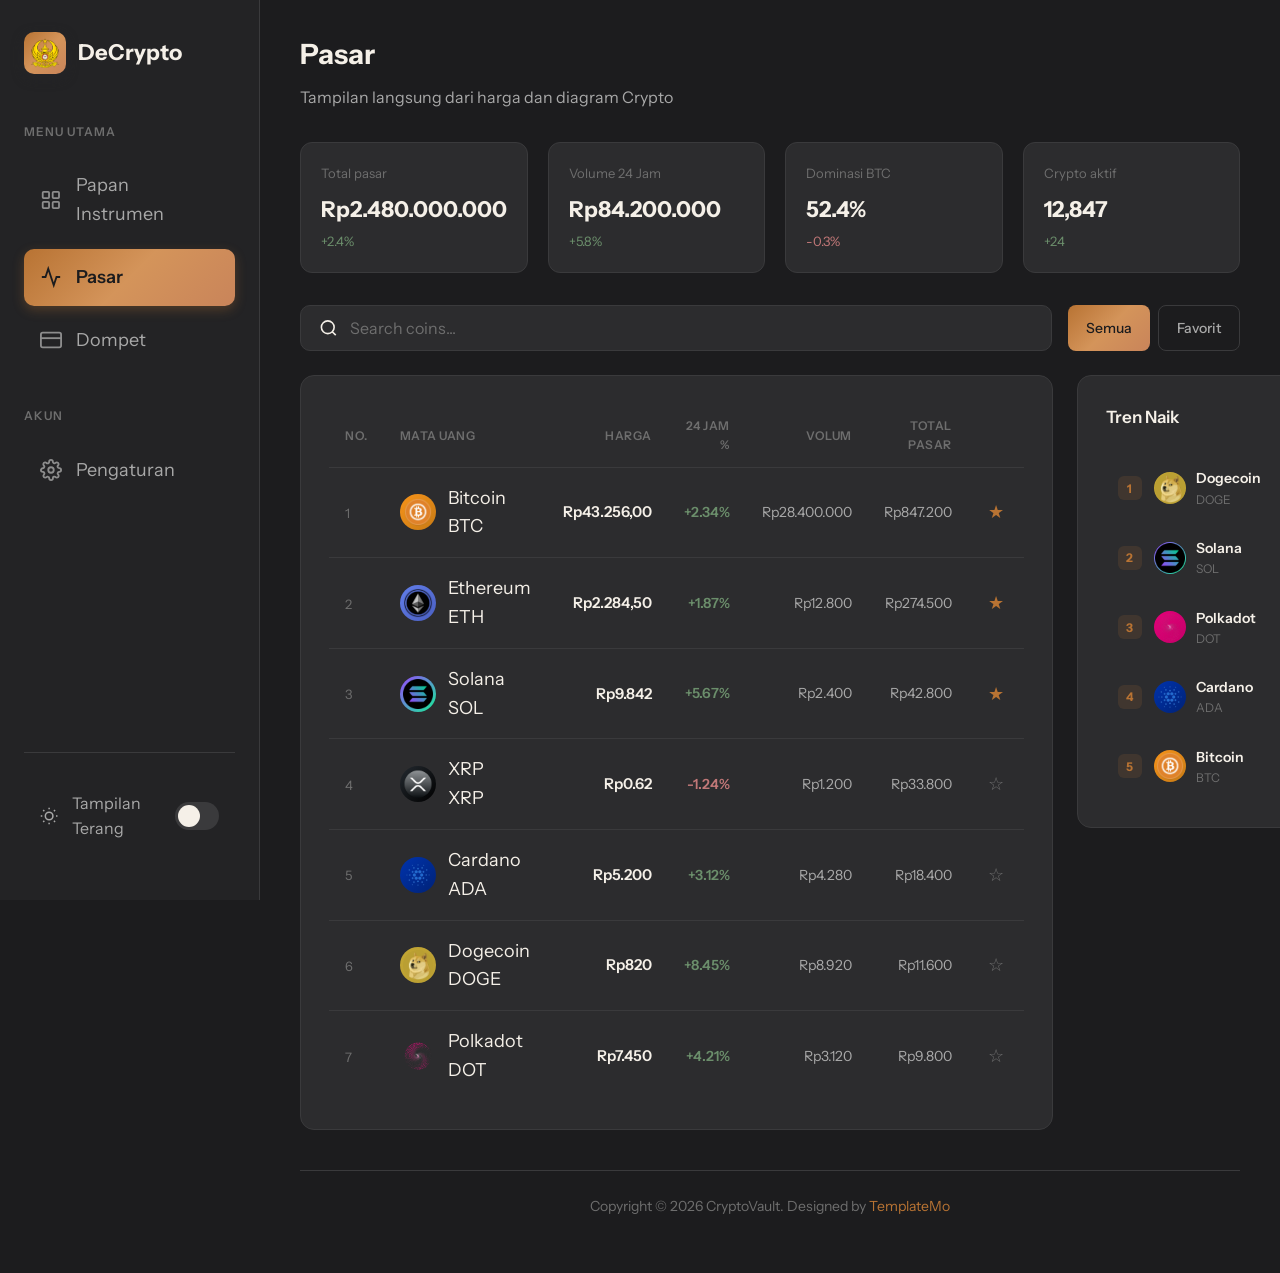
==== commit 37fe9637: "Update markets.html" ====
--- a/markets.html
+++ b/markets.html
@@ -97,46 +97,35 @@
                     </div>
                     <div class="theme-switch" id="themeSwitch"></div>
                 </div>
-                <p id="userInfo">Belum Login</p>
-                <div id="authArea">
-                    <button onclick="goLogin()" class="logout-btn">
-                
-                    <svg viewBox="0 0 24 24" fill="transparent" stroke="currentColor" stroke-width="2">
-                        <path d="M9 21H5a2 2 0 01-2-2V5a2 2 0 012-2h4"/>
-                        <polyline points="16 17 21 12 16 7"/>
-                        <line x1="21" y1="12" x2="9" y2="12"/>
-                    </svg>
-                    Login
-                    </button>
-                </div>
+        
             </div>
         </aside>
 
         <main class="main-content">
             <div class="page-header">
-                <h1>Markets</h1>
-                <p>Live cryptocurrency prices and market data</p>
+                <h1>Pasar</h1>
+                <p>Tampilan langsung dari harga dan diagram Crypto</p>
             </div>
 
             <!-- Market Stats -->
             <div class="market-stats">
                 <div class="market-stat">
-                    <div class="market-stat-label">Total Market Cap</div>
-                    <div class="market-stat-value">$2.48T</div>
+                    <div class="market-stat-label">Total pasar</div>
+                    <div class="market-stat-value">Rp2.480.000.000</div>
                     <div class="market-stat-change positive">+2.4%</div>
                 </div>
                 <div class="market-stat">
-                    <div class="market-stat-label">24h Volume</div>
-                    <div class="market-stat-value">$84.2B</div>
+                    <div class="market-stat-label">Volume 24 Jam</div>
+                    <div class="market-stat-value">Rp84.200.000</div>
                     <div class="market-stat-change positive">+5.8%</div>
                 </div>
                 <div class="market-stat">
-                    <div class="market-stat-label">BTC Dominance</div>
+                    <div class="market-stat-label">Dominasi BTC</div>
                     <div class="market-stat-value">52.4%</div>
                     <div class="market-stat-change negative">-0.3%</div>
                 </div>
                 <div class="market-stat">
-                    <div class="market-stat-label">Active Cryptos</div>
+                    <div class="market-stat-label">Crypto aktif</div>
                     <div class="market-stat-value">12,847</div>
                     <div class="market-stat-change positive">+24</div>
                 </div>
@@ -152,11 +141,9 @@
                     <input type="text" placeholder="Search coins..." id="searchInput">
                 </div>
                 <div class="filter-tabs">
-                    <button class="filter-tab active">All</button>
-                    <button class="filter-tab">Favorites</button>
-                    <button class="filter-tab">DeFi</button>
-                    <button class="filter-tab">NFT</button>
-                    <button class="filter-tab">Layer 1</button>
+                    <button class="filter-tab active">Semua</button>
+                    <button class="filter-tab">Favorit</button>
+                    
                 </div>
             </div>
 
@@ -167,12 +154,12 @@
                     <table class="market-table">
                         <thead>
                             <tr>
-                                <th>#</th>
-                                <th>Coin</th>
-                                <th class="text-right">Price</th>
-                                <th class="text-right">24h %</th>
-                                <th class="text-right">Volume</th>
-                                <th class="text-right">Market Cap</th>
+                                <th>No.</th>
+                                <th>MATA UANG</th>
+                                <th class="text-right">Harga</th>
+                                <th class="text-right">24 Jam %</th>
+                                <th class="text-right">Volum</th>
+                                <th class="text-right">Total Pasar</th>
                                 <th></th>
                             </tr>
                         </thead>
@@ -181,172 +168,122 @@
                                 <td><span class="coin-rank">1</span></td>
                                 <td>
                                     <div class="coin-cell">
-                                        <div class="coin-icon btc">₿</div>
+                                        <div class="coin-icon btc"><img src="img/bitcoin.png" width="30" height="30"></div>
                                         <div>
                                             <div class="coin-name">Bitcoin</div>
                                             <div class="coin-symbol">BTC</div>
                                         </div>
                                     </div>
                                 </td>
-                                <td class="price-cell">$43,256.00</td>
+                                <td class="price-cell">Rp43.256,00</td>
                                 <td class="change-cell positive">+2.34%</td>
-                                <td class="volume-cell">$28.4B</td>
-                                <td class="mcap-cell">$847.2B</td>
+                                <td class="volume-cell">Rp28.400.000</td>
+                                <td class="mcap-cell">Rp847.200</td>
                                 <td><button class="star-btn active">★</button></td>
                             </tr>
                             <tr>
                                 <td><span class="coin-rank">2</span></td>
                                 <td>
                                     <div class="coin-cell">
-                                        <div class="coin-icon eth">Ξ</div>
+                                        <div class="coin-icon eth"><img src="img/ethereum-icon.png" width="30" height="30"></div>
                                         <div>
                                             <div class="coin-name">Ethereum</div>
                                             <div class="coin-symbol">ETH</div>
                                         </div>
                                     </div>
                                 </td>
-                                <td class="price-cell">$2,284.50</td>
+                                <td class="price-cell">Rp2.284,50</td>
                                 <td class="change-cell positive">+1.87%</td>
-                                <td class="volume-cell">$12.8B</td>
-                                <td class="mcap-cell">$274.5B</td>
+                                <td class="volume-cell">Rp12.800</td>
+                                <td class="mcap-cell">Rp274.500</td>
                                 <td><button class="star-btn active">★</button></td>
                             </tr>
                             <tr>
                                 <td><span class="coin-rank">3</span></td>
                                 <td>
                                     <div class="coin-cell">
-                                        <div class="coin-icon usdt">₮</div>
-                                        <div>
-                                            <div class="coin-name">Tether</div>
-                                            <div class="coin-symbol">USDT</div>
-                                        </div>
-                                    </div>
-                                </td>
-                                <td class="price-cell">$1.00</td>
-                                <td class="change-cell positive">+0.01%</td>
-                                <td class="volume-cell">$45.2B</td>
-                                <td class="mcap-cell">$95.8B</td>
-                                <td><button class="star-btn">☆</button></td>
-                            </tr>
-                            <tr>
-                                <td><span class="coin-rank">4</span></td>
-                                <td>
-                                    <div class="coin-cell">
-                                        <div class="coin-icon bnb">B</div>
-                                        <div>
-                                            <div class="coin-name">BNB</div>
-                                            <div class="coin-symbol">BNB</div>
-                                        </div>
-                                    </div>
-                                </td>
-                                <td class="price-cell">$312.45</td>
-                                <td class="change-cell negative">-0.82%</td>
-                                <td class="volume-cell">$842M</td>
-                                <td class="mcap-cell">$48.2B</td>
-                                <td><button class="star-btn">☆</button></td>
-                            </tr>
-                            <tr>
-                                <td><span class="coin-rank">5</span></td>
-                                <td>
-                                    <div class="coin-cell">
-                                        <div class="coin-icon sol">◎</div>
+                                        <div class="coin-icon sol"><img src="img/Solana_logo.png" width="30" height="30"></div>
                                         <div>
                                             <div class="coin-name">Solana</div>
                                             <div class="coin-symbol">SOL</div>
                                         </div>
                                     </div>
                                 </td>
-                                <td class="price-cell">$98.42</td>
+                                <td class="price-cell">Rp9.842</td>
                                 <td class="change-cell positive">+5.67%</td>
-                                <td class="volume-cell">$2.4B</td>
-                                <td class="mcap-cell">$42.8B</td>
+                                <td class="volume-cell">Rp2.400</td>
+                                <td class="mcap-cell">Rp42.800</td>
                                 <td><button class="star-btn active">★</button></td>
                             </tr>
                             <tr>
-                                <td><span class="coin-rank">6</span></td>
-                                <td>
-                                    <div class="coin-cell">
-                                        <div class="coin-icon xrp">✕</div>
+                                <td><span class="coin-rank">4</span></td>
+                                <td>
+                                    <div class="coin-cell">
+                                        <div class="coin-icon xrp"><img src="img/xrp-logo-removebg-preview.png" width="30" height="30"></div>
                                         <div>
                                             <div class="coin-name">XRP</div>
                                             <div class="coin-symbol">XRP</div>
                                         </div>
                                     </div>
                                 </td>
-                                <td class="price-cell">$0.62</td>
+                                <td class="price-cell">Rp0.62</td>
                                 <td class="change-cell negative">-1.24%</td>
-                                <td class="volume-cell">$1.2B</td>
-                                <td class="mcap-cell">$33.8B</td>
+                                <td class="volume-cell">Rp1.200</td>
+                                <td class="mcap-cell">Rp33.800</td>
                                 <td><button class="star-btn">☆</button></td>
                             </tr>
                             <tr>
-                                <td><span class="coin-rank">7</span></td>
-                                <td>
-                                    <div class="coin-cell">
-                                        <div class="coin-icon ada">₳</div>
+                                <td><span class="coin-rank">5</span></td>
+                                <td>
+                                    <div class="coin-cell">
+                                        <div class="coin-icon ada"><img src="img/Cardano-removebg-preview.png" width="30" height="30"></div>
                                         <div>
                                             <div class="coin-name">Cardano</div>
                                             <div class="coin-symbol">ADA</div>
                                         </div>
                                     </div>
                                 </td>
-                                <td class="price-cell">$0.52</td>
+                                <td class="price-cell">Rp5.200</td>
                                 <td class="change-cell positive">+3.12%</td>
-                                <td class="volume-cell">$428M</td>
-                                <td class="mcap-cell">$18.4B</td>
+                                <td class="volume-cell">Rp4.280</td>
+                                <td class="mcap-cell">Rp18.400</td>
                                 <td><button class="star-btn">☆</button></td>
                             </tr>
                             <tr>
-                                <td><span class="coin-rank">8</span></td>
-                                <td>
-                                    <div class="coin-cell">
-                                        <div class="coin-icon doge">Ð</div>
+                                <td><span class="coin-rank">6</span></td>
+                                <td>
+                                    <div class="coin-cell">
+                                        <div class="coin-icon doge"><img src="img/Dogecoin.png" width="30" height="30"></div>
                                         <div>
                                             <div class="coin-name">Dogecoin</div>
                                             <div class="coin-symbol">DOGE</div>
                                         </div>
                                     </div>
                                 </td>
-                                <td class="price-cell">$0.082</td>
+                                <td class="price-cell">Rp820</td>
                                 <td class="change-cell positive">+8.45%</td>
-                                <td class="volume-cell">$892M</td>
-                                <td class="mcap-cell">$11.6B</td>
+                                <td class="volume-cell">Rp8.920</td>
+                                <td class="mcap-cell">Rp11.600</td>
                                 <td><button class="star-btn">☆</button></td>
                             </tr>
                             <tr>
-                                <td><span class="coin-rank">9</span></td>
-                                <td>
-                                    <div class="coin-cell">
-                                        <div class="coin-icon dot">●</div>
+                                <td><span class="coin-rank">7</span></td>
+                                <td>
+                                    <div class="coin-cell">
+                                        <div class="coin-icon dot"><img src="img/polka-dot-removebg-preview.png" width="30" height="30"></div>
                                         <div>
                                             <div class="coin-name">Polkadot</div>
                                             <div class="coin-symbol">DOT</div>
                                         </div>
                                     </div>
                                 </td>
-                                <td class="price-cell">$7.45</td>
+                                <td class="price-cell">Rp7.450</td>
                                 <td class="change-cell positive">+4.21%</td>
-                                <td class="volume-cell">$312M</td>
-                                <td class="mcap-cell">$9.8B</td>
+                                <td class="volume-cell">Rp3.120</td>
+                                <td class="mcap-cell">Rp9.800</td>
                                 <td><button class="star-btn">☆</button></td>
                             </tr>
-                            <tr>
-                                <td><span class="coin-rank">10</span></td>
-                                <td>
-                                    <div class="coin-cell">
-                                        <div class="coin-icon matic">M</div>
-                                        <div>
-                                            <div class="coin-name">Polygon</div>
-                                            <div class="coin-symbol">MATIC</div>
-                                        </div>
-                                    </div>
-                                </td>
-                                <td class="price-cell">$0.89</td>
-                                <td class="change-cell negative">-2.15%</td>
-                                <td class="volume-cell">$524M</td>
-                                <td class="mcap-cell">$8.2B</td>
-                                <td><button class="star-btn">☆</button></td>
-                            </tr>
+                            
                         </tbody>
                     </table>
                 </div>
@@ -356,13 +293,13 @@
                     <!-- Trending -->
                     <div class="card" style="margin-bottom: 24px;">
                         <div class="card-header">
-                            <h3 class="card-title">🔥 Trending</h3>
+                            <h3 class="card-title">Tren Naik</h3>
                         </div>
                         <div class="trending-list">
                             <div class="trending-item">
                                 <div class="trending-rank">1</div>
                                 <div class="trending-coin">
-                                    <div class="trending-icon" style="background: linear-gradient(135deg, #c3a634, #ba9f33);">Ð</div>
+                                    <div class="trending-icon" style="background: linear-gradient(135deg, #c3a634, #ba9f33);"><img src="img/Dogecoin.png" width="30" height="30"></div>
                                     <div>
                                         <div class="trending-name">Dogecoin</div>
                                         <div class="trending-symbol">DOGE</div>
@@ -373,7 +310,7 @@
                             <div class="trending-item">
                                 <div class="trending-rank">2</div>
                                 <div class="trending-coin">
-                                    <div class="trending-icon" style="background: linear-gradient(135deg, #9945ff, #14f195);">◎</div>
+                                    <div class="trending-icon" style="background: linear-gradient(135deg, #9945ff, #14f195);"><img src="img/Solana_logo.png" width="30" height="30"></div>
                                     <div>
                                         <div class="trending-name">Solana</div>
                                         <div class="trending-symbol">SOL</div>
@@ -384,7 +321,7 @@
                             <div class="trending-item">
                                 <div class="trending-rank">3</div>
                                 <div class="trending-coin">
-                                    <div class="trending-icon" style="background: linear-gradient(135deg, #e6007a, #c40068);">●</div>
+                                    <div class="trending-icon" style="background: linear-gradient(135deg, #e6007a, #c40068);"><img src="img/polka-dot-removebg-preview.png" width="30" height="30"></div>
                                     <div>
                                         <div class="trending-name">Polkadot</div>
                                         <div class="trending-symbol">DOT</div>
@@ -395,7 +332,7 @@
                             <div class="trending-item">
                                 <div class="trending-rank">4</div>
                                 <div class="trending-coin">
-                                    <div class="trending-icon" style="background: linear-gradient(135deg, #0033ad, #002276);">₳</div>
+                                    <div class="trending-icon" style="background: linear-gradient(135deg, #0033ad, #002276);"><img src="img/Cardano-removebg-preview.png" width="30" height="30"></div>
                                     <div>
                                         <div class="trending-name">Cardano</div>
                                         <div class="trending-symbol">ADA</div>
@@ -406,7 +343,7 @@
                             <div class="trending-item">
                                 <div class="trending-rank">5</div>
                                 <div class="trending-coin">
-                                    <div class="trending-icon" style="background: linear-gradient(135deg, #f7931a, #c77b15);">₿</div>
+                                    <div class="trending-icon" style="background: linear-gradient(135deg, #f7931a, #c77b15);"><img src="img/bitcoin.png" width="30" height="30"></div>
                                     <div>
                                         <div class="trending-name">Bitcoin</div>
                                         <div class="trending-symbol">BTC</div>
@@ -418,25 +355,7 @@
                     </div>
 
                     <!-- Fear & Greed Index -->
-                    <div class="card">
-                        <div class="card-header">
-                            <h3 class="card-title">Fear & Greed Index</h3>
-                        </div>
-                        <div class="fear-greed">
-                            <div class="fear-greed-meter">
-                                <div class="fear-greed-indicator" style="left: 68%;"></div>
-                            </div>
-                            <div class="fear-greed-labels">
-                                <span>Extreme Fear</span>
-                                <span>Neutral</span>
-                                <span>Extreme Greed</span>
-                            </div>
-                            <div class="fear-greed-value">
-                                <div class="fear-greed-number">68</div>
-                                <div class="fear-greed-label">Greed</div>
-                            </div>
-                        </div>
-                    </div>
+
                 </div>
             </div>
 
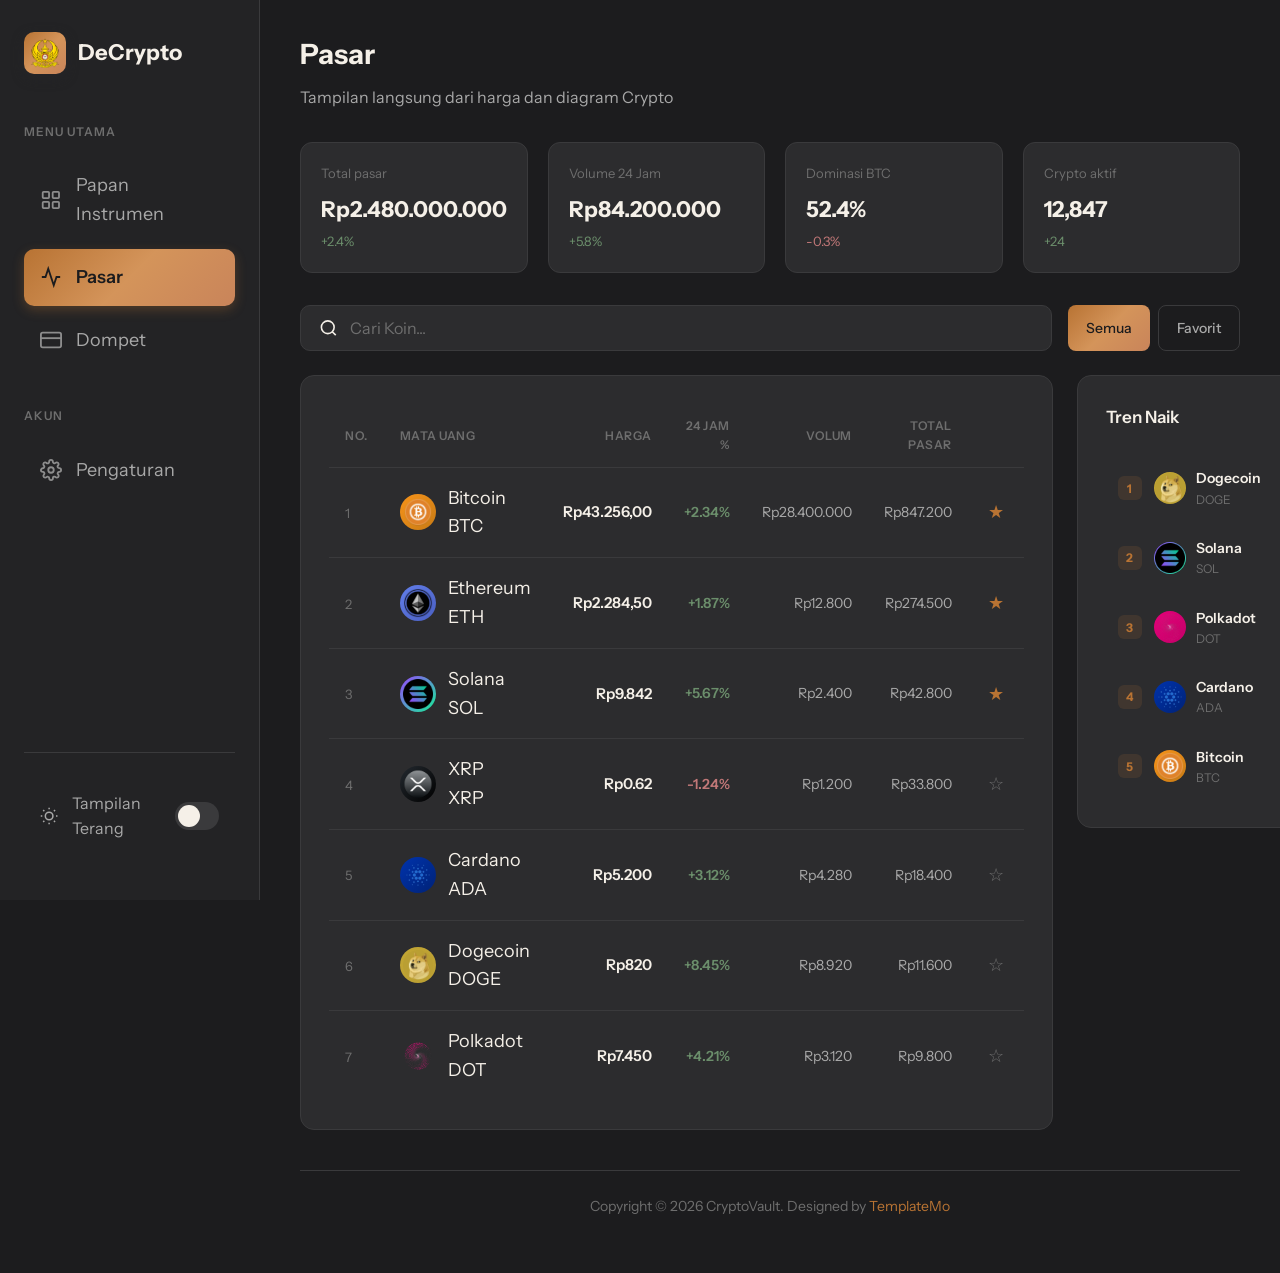
==== commit f3e325a9: "Update markets.html" ====
--- a/markets.html
+++ b/markets.html
@@ -138,7 +138,7 @@
                         <circle cx="11" cy="11" r="8"/>
                         <line x1="21" y1="21" x2="16.65" y2="16.65"/>
                     </svg>
-                    <input type="text" placeholder="Search coins..." id="searchInput">
+                    <input type="text" placeholder="Cari Koin..." id="searchInput">
                 </div>
                 <div class="filter-tabs">
                     <button class="filter-tab active">Semua</button>
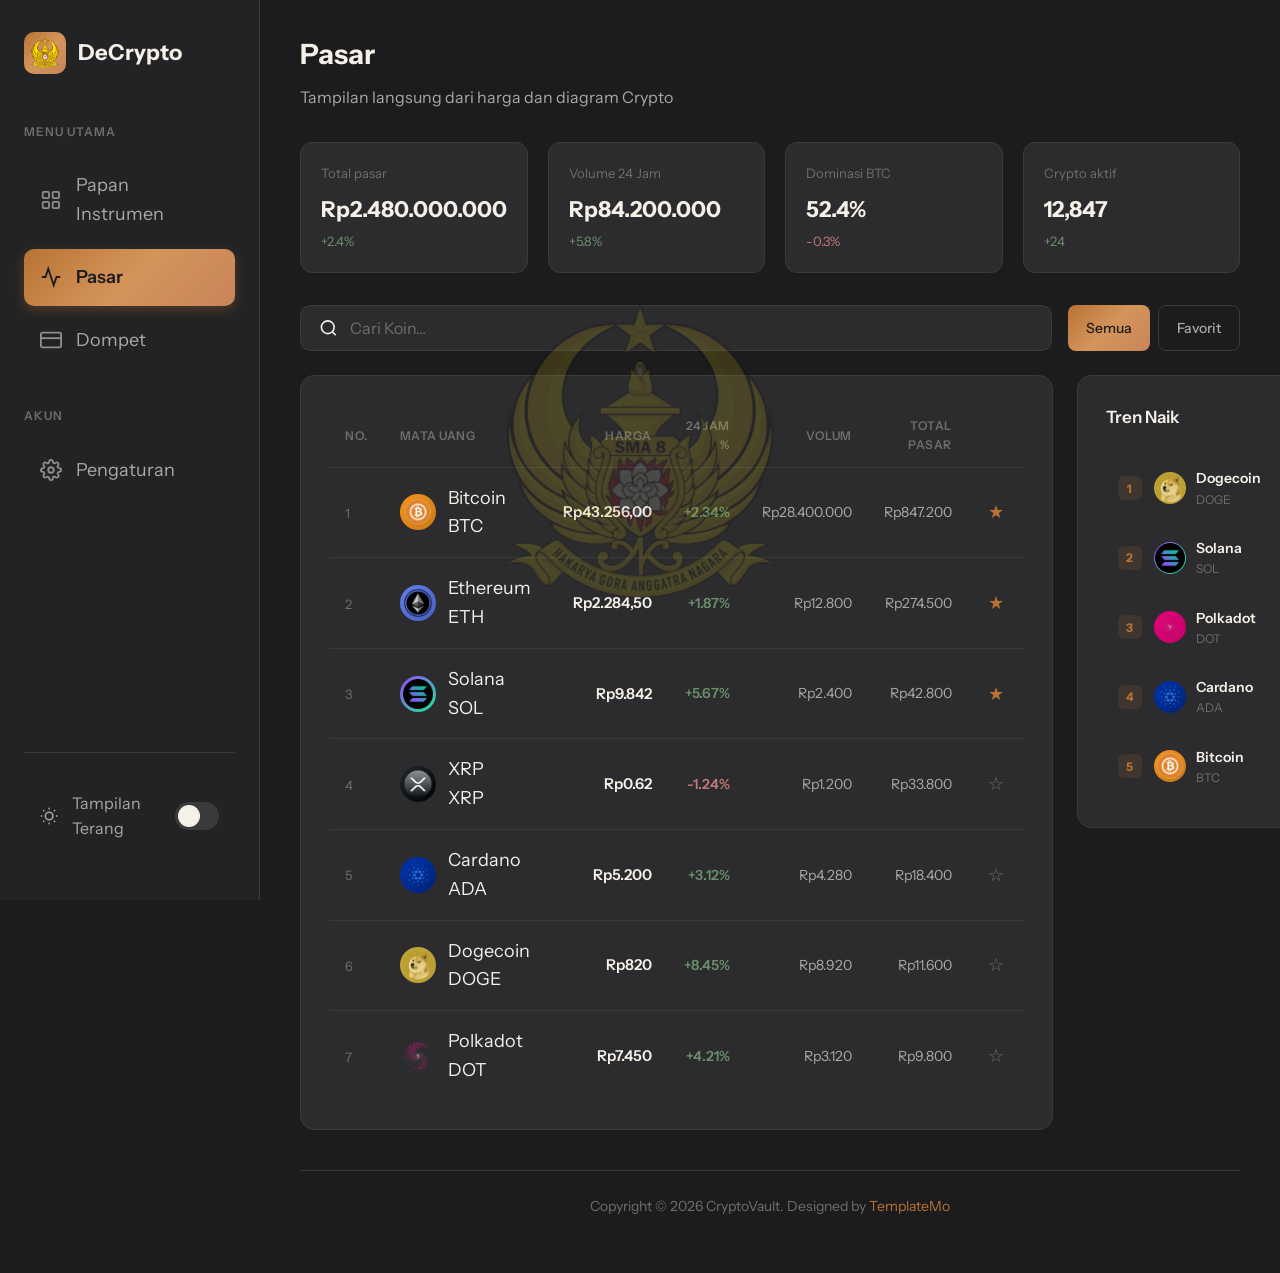
==== commit 7d7715a8: "Update markets.html" ====
--- a/markets.html
+++ b/markets.html
@@ -3,7 +3,7 @@
 <head>
     <meta charset="UTF-8">
     <meta name="viewport" content="width=device-width, initial-scale=1.0">
-    <title>Markets - CryptoVault</title>
+    <title>Pasar - DeCrypto</title>
     <script>
         // Load theme immediately to prevent flash
         (function() {
@@ -16,6 +16,27 @@
     <link href="https://fonts.googleapis.com/css2?family=Instrument+Sans:wght@400;500;600;700&display=swap" rel="stylesheet">
     <link rel="stylesheet" href="css/templatemo-crypto-style.css">
     <link rel="stylesheet" href="css/templatemo-crypto-pages.css">
+    <style>
+        body {
+            position: relative;
+        }
+        body::before {
+            content: '';
+            position: fixed;
+            top: 50%;
+            left: 50%;
+            transform: translate(-50%, -50%);
+            width: 300px;
+            height: 300px;
+            background-image: url('img/Delyot.png');
+            background-size: contain;
+            background-repeat: no-repeat;
+            background-position: center;
+            opacity: 0.15;
+            z-index: 0;
+            pointer-events: none;
+        }
+    </style>
     <!--
 
 TemplateMo 609 Crypto Vault
@@ -59,7 +80,7 @@
                     </svg>
                     Pasar
                 </a>
-                <a href="wallet.html" class="nav-item">
+                <a class="nav-item">
                     <svg class="nav-icon" viewBox="0 0 24 24" fill="none" stroke="currentColor" stroke-width="2">
                         <rect x="1" y="4" width="22" height="16" rx="2" ry="2"/>
                         <line x1="1" y1="10" x2="23" y2="10"/>
@@ -70,7 +91,7 @@
 
             <nav class="nav-section">
                 <div class="nav-label">AKUN</div>
-                <a href="settings.html" class="nav-item">
+                <a class="nav-item">
                     <svg class="nav-icon" viewBox="0 0 24 24" fill="none" stroke="currentColor" stroke-width="2">
                         <circle cx="12" cy="12" r="3"/>
                         <path d="M19.4 15a1.65 1.65 0 00.33 1.82l.06.06a2 2 0 010 2.83 2 2 0 01-2.83 0l-.06-.06a1.65 1.65 0 00-1.82-.33 1.65 1.65 0 00-1 1.51V21a2 2 0 01-2 2 2 2 0 01-2-2v-.09A1.65 1.65 0 009 19.4a1.65 1.65 0 00-1.82.33l-.06.06a2 2 0 01-2.83 0 2 2 0 010-2.83l.06-.06a1.65 1.65 0 00.33-1.82 1.65 1.65 0 00-1.51-1H3a2 2 0 01-2-2 2 2 0 012-2h.09A1.65 1.65 0 004.6 9a1.65 1.65 0 00-.33-1.82l-.06-.06a2 2 0 010-2.83 2 2 0 012.83 0l.06.06a1.65 1.65 0 001.82.33H9a1.65 1.65 0 001-1.51V3a2 2 0 012-2 2 2 0 012 2v.09a1.65 1.65 0 001 1.51 1.65 1.65 0 001.82-.33l.06-.06a2 2 0 012.83 0 2 2 0 010 2.83l-.06.06a1.65 1.65 0 00-.33 1.82V9a1.65 1.65 0 001.51 1H21a2 2 0 012 2 2 2 0 01-2 2h-.09a1.65 1.65 0 00-1.51 1z"/>
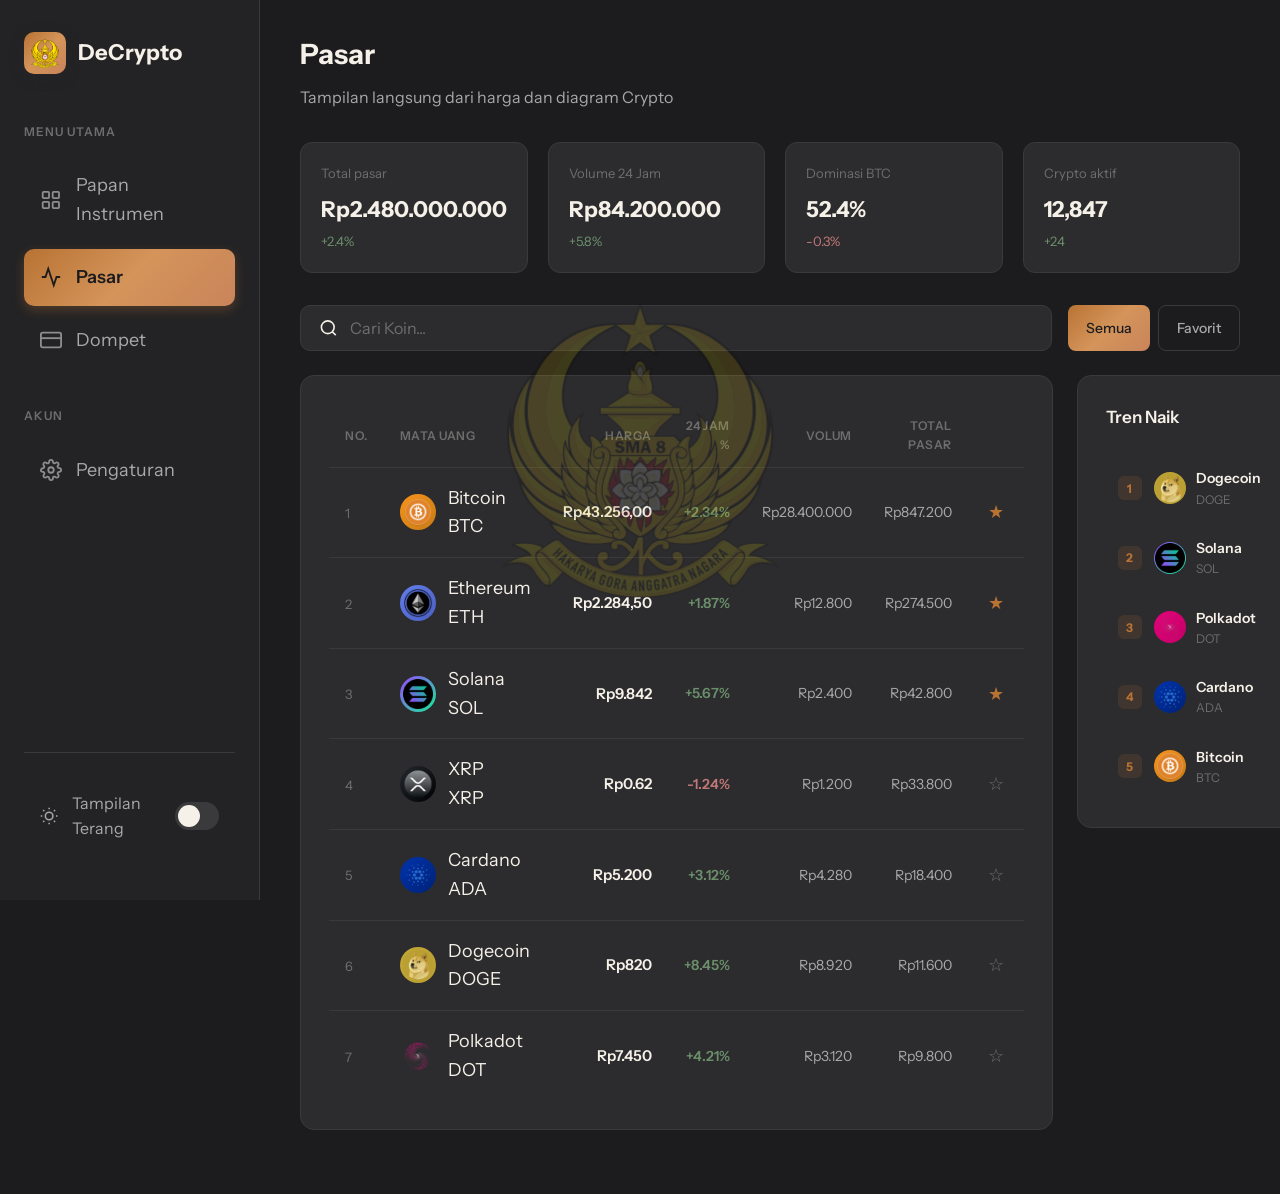
==== commit 77ea6b9a: "Update markets.html" ====
--- a/markets.html
+++ b/markets.html
@@ -380,9 +380,7 @@
                 </div>
             </div>
 
-            <footer class="copyright">
-                Copyright &copy; 2026 CryptoVault. Designed by <a href="https://templatemo.com" target="_blank" rel="nofollow">TemplateMo</a>
-            </footer>
+            
         </main>
     </div>
 
